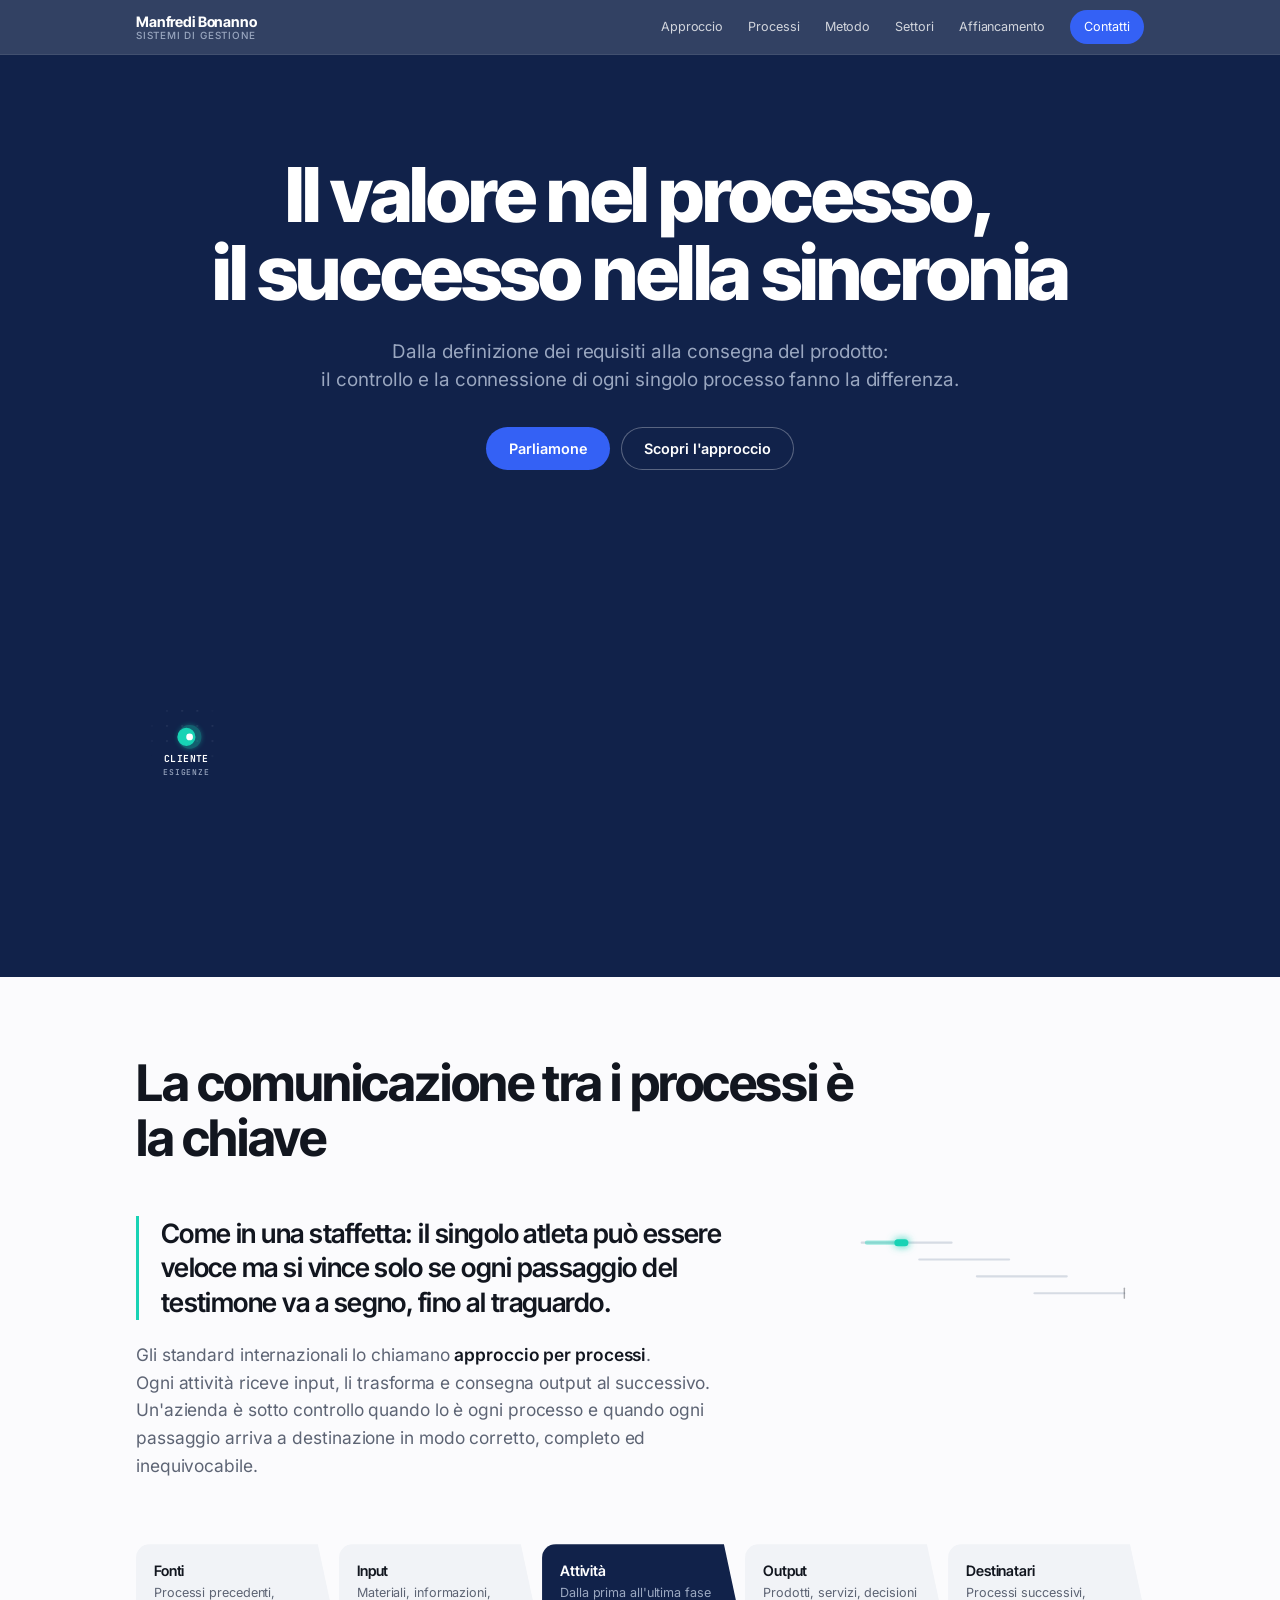
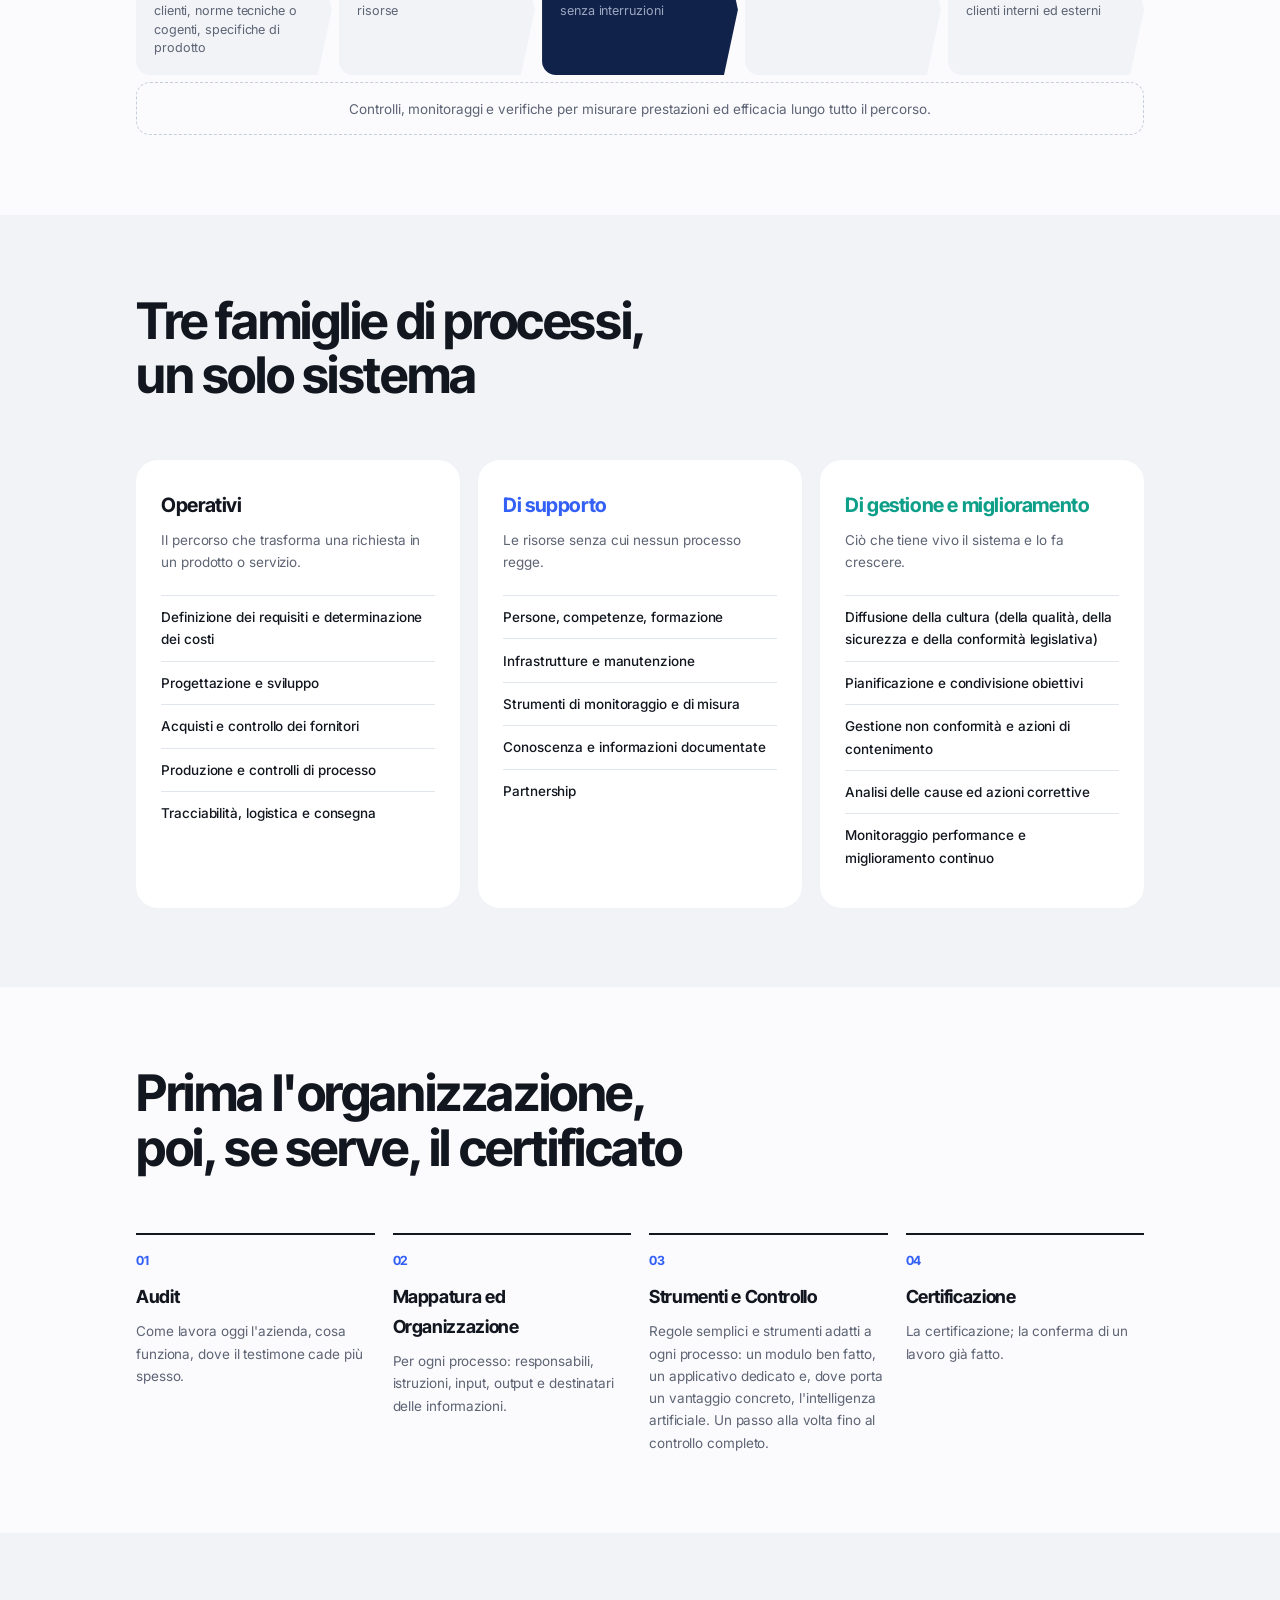
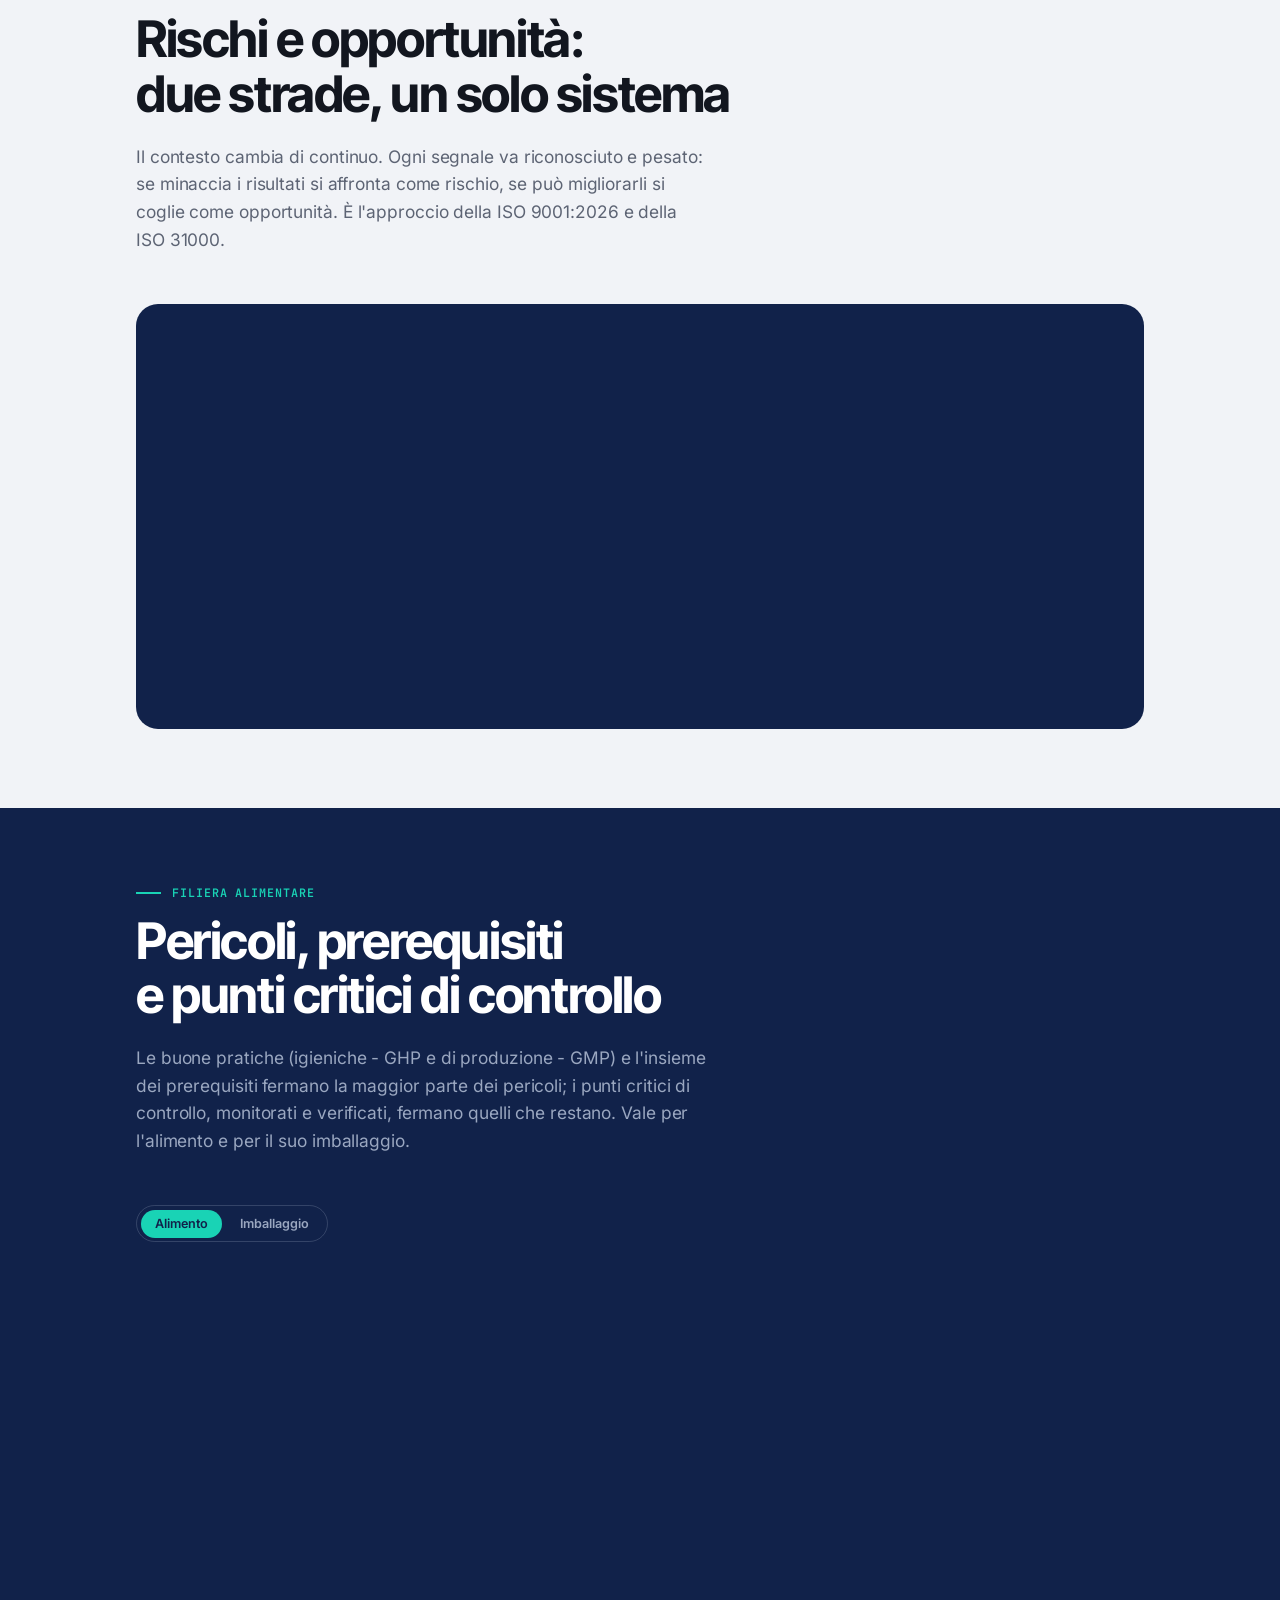
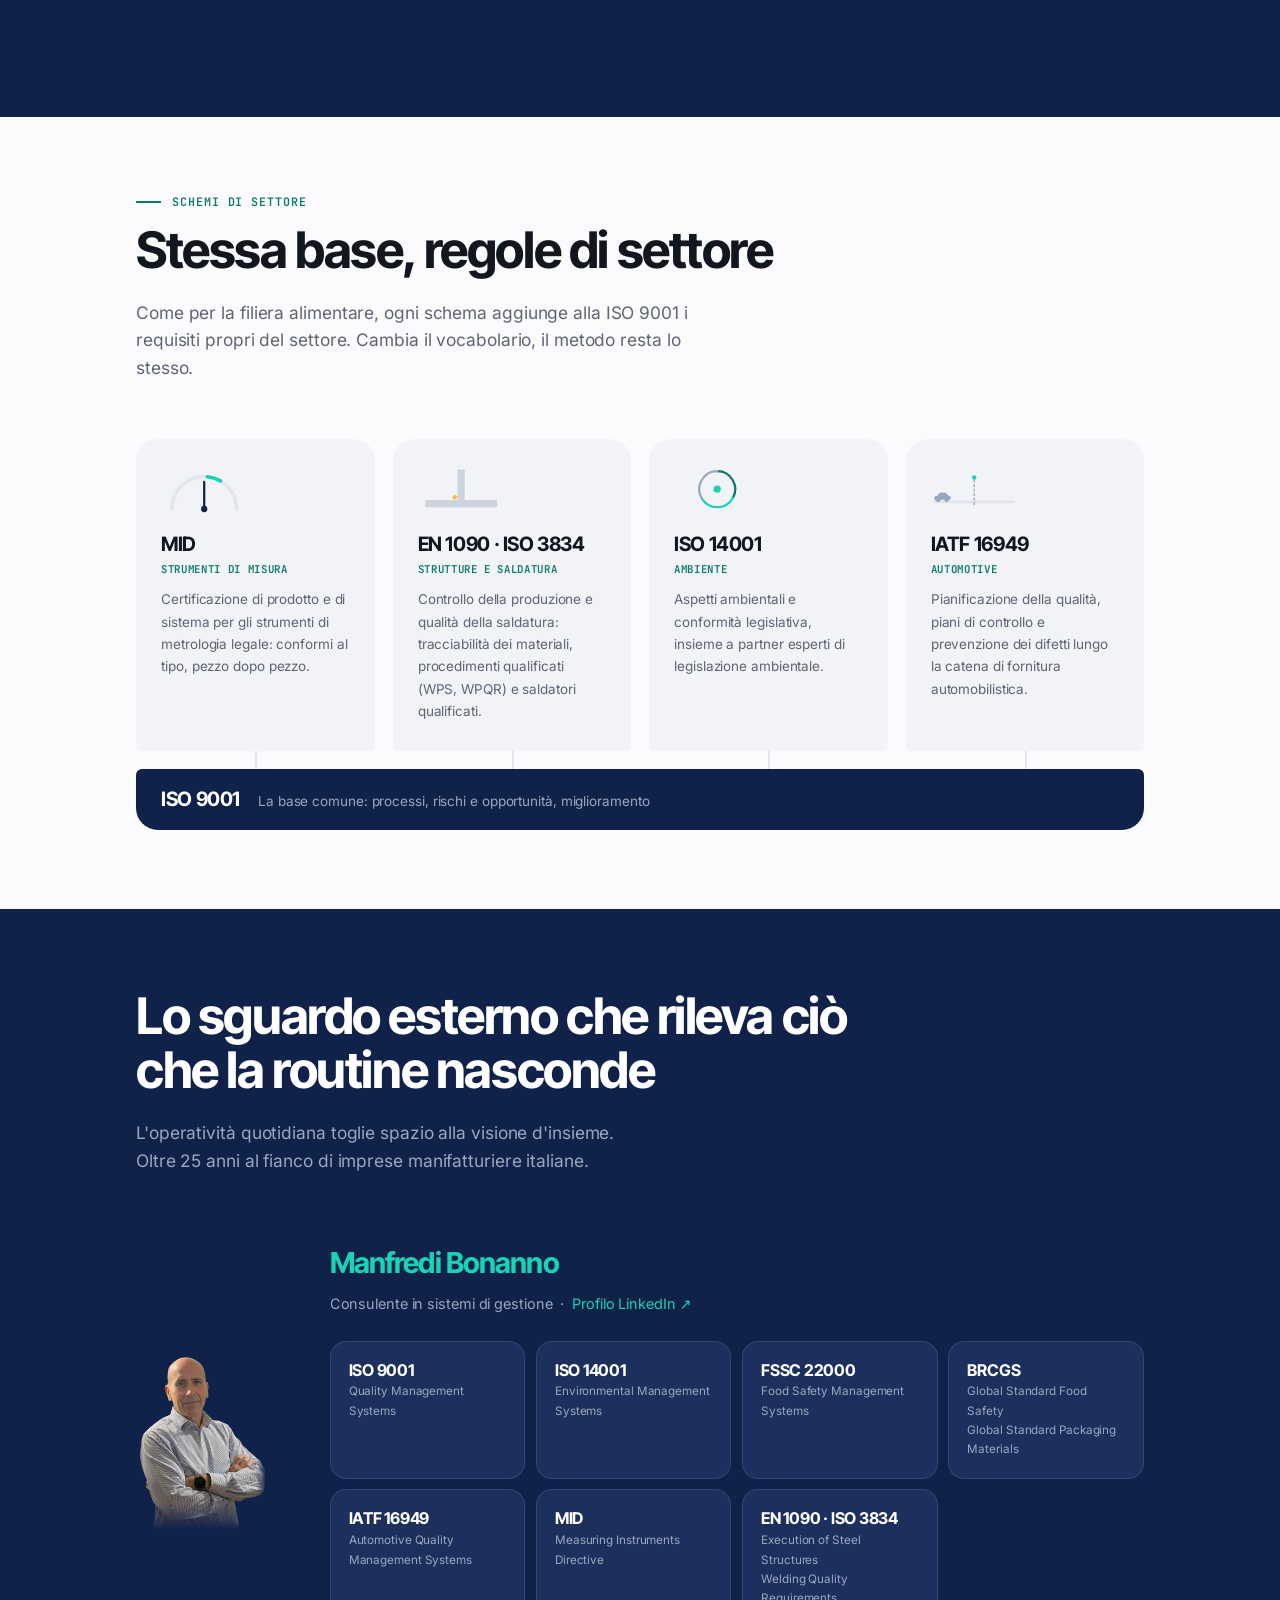
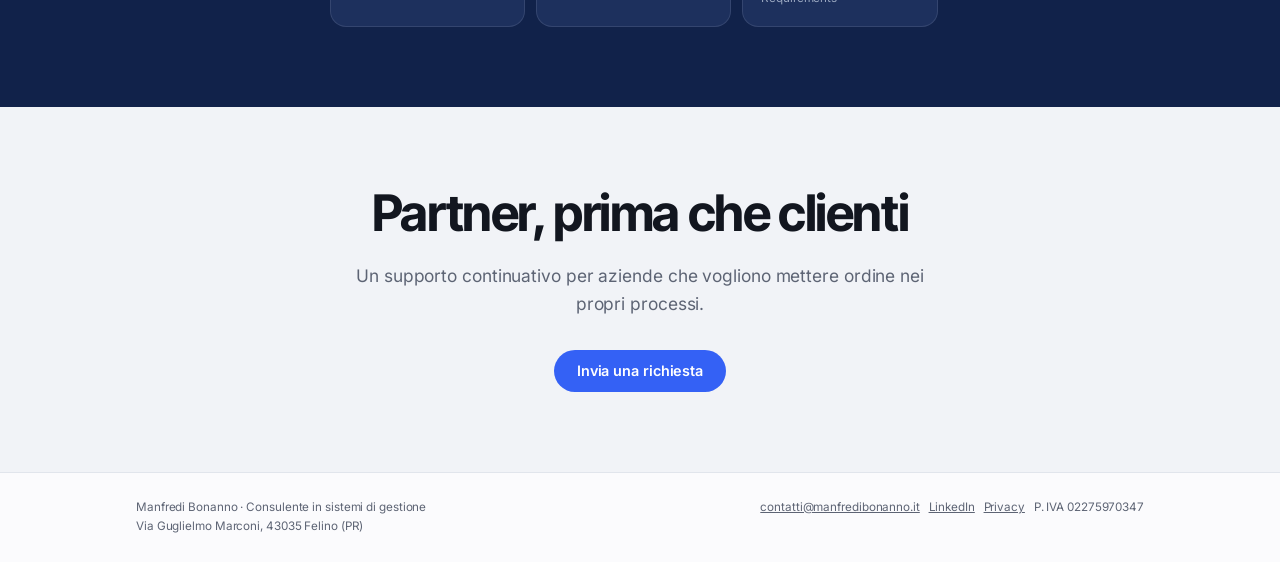
==== index.html @ 2ce7db86 "Pubblicazione del sito" ====
<!doctype html>
<html lang="it">
<head>
  <meta charset="utf-8">
  <meta name="viewport" content="width=device-width, initial-scale=1">
  <title>Manfredi Bonanno | Sistemi di Gestione</title>
  <meta name="description" content="Manfredi Bonanno, consulente in sistemi di gestione: affiancamento alle aziende nel controllo dei processi, dai requisiti del cliente alla consegna. ISO 9001, ISO 14001, FSSC 22000, BRCGS, IATF 16949, EN 1090.">
  <link rel="canonical" href="https://manfredibonanno.it/">
  <meta name="theme-color" content="#11224a">

  <!-- Anteprima quando il link viene condiviso (LinkedIn, WhatsApp, email...) -->
  <meta property="og:type" content="website">
  <meta property="og:locale" content="it_IT">
  <meta property="og:site_name" content="Manfredi Bonanno">
  <meta property="og:title" content="Manfredi Bonanno | Consulente in sistemi di gestione">
  <meta property="og:description" content="Affiancamento alle aziende nel controllo dei processi, dai requisiti del cliente alla consegna. Oltre 25 anni al fianco di imprese manifatturiere italiane.">
  <meta property="og:url" content="https://manfredibonanno.it/">
  <meta property="og:image" content="https://manfredibonanno.it/img/anteprima-social.jpg">
  <meta property="og:image:width" content="1200">
  <meta property="og:image:height" content="630">
  <meta property="og:image:alt" content="Manfredi Bonanno, consulente in sistemi di gestione">
  <meta name="twitter:card" content="summary_large_image">

  <!-- Dati strutturati: dicono a Google e agli assistenti AI chi e' Manfredi Bonanno
       e che il profilo LinkedIn e questo sito sono della stessa persona (sameAs) -->
  <script type="application/ld+json">
  {
    "@context": "https://schema.org",
    "@graph": [
      {
        "@type": "Person",
        "@id": "https://manfredibonanno.it/#persona",
        "name": "Manfredi Bonanno",
        "jobTitle": "Consulente in sistemi di gestione",
        "description": "Management consultant: affianca le aziende nel controllo dei processi e nei sistemi di gestione per qualità, ambiente e sicurezza alimentare.",
        "url": "https://manfredibonanno.it/",
        "image": "https://manfredibonanno.it/img/ritratto-m5.webp",
        "email": "mailto:contatti@manfredibonanno.it",
        "sameAs": ["https://www.linkedin.com/in/manfredi-bonanno-01285537/"],
        "address": { "@type": "PostalAddress", "addressLocality": "Felino", "addressRegion": "PR", "postalCode": "43035", "addressCountry": "IT" },
        "knowsAbout": ["Sistemi di gestione", "Approccio per processi", "Gestione del rischio", "ISO 9001", "ISO 14001", "ISO 31000", "HACCP", "FSSC 22000", "BRCGS Food Safety", "BRCGS Packaging Materials", "IATF 16949", "Direttiva MID", "EN 1090", "ISO 3834", "Audit"]
      },
      {
        "@type": "ProfessionalService",
        "@id": "https://manfredibonanno.it/#studio",
        "name": "Manfredi Bonanno · Sistemi di Gestione",
        "url": "https://manfredibonanno.it/",
        "image": "https://manfredibonanno.it/img/anteprima-social.jpg",
        "email": "contatti@manfredibonanno.it",
        "vatID": "IT02275970347",
        "founder": { "@id": "https://manfredibonanno.it/#persona" },
        "address": { "@type": "PostalAddress", "addressLocality": "Felino", "addressRegion": "PR", "postalCode": "43035", "addressCountry": "IT" },
        "areaServed": { "@type": "Country", "name": "Italia" },
        "serviceType": ["Consulenza sistemi di gestione", "Audit", "Mappatura e organizzazione dei processi", "Accompagnamento alla certificazione"]
      },
      {
        "@type": "WebSite",
        "@id": "https://manfredibonanno.it/#sito",
        "url": "https://manfredibonanno.it/",
        "name": "Manfredi Bonanno",
        "inLanguage": "it-IT",
        "publisher": { "@id": "https://manfredibonanno.it/#persona" }
      }
    ]
  }
  </script>
  <link rel="preload" href="fonts/inter-latin.woff2" as="font" type="font/woff2" crossorigin>
  <link rel="preload" href="fonts/inter-tight-latin.woff2" as="font" type="font/woff2" crossorigin>
  <link rel="stylesheet" href="styles.css">
</head>
<body>

<header class="top">
  <div class="wrap top__inner">
    <a class="brand" href="#">
      <span class="brand__name">Manfredi Bonanno</span>
      <span class="brand__tag">Sistemi di Gestione</span>
    </a>
    <nav class="nav" aria-label="Sezioni">
      <a href="#approccio">Approccio</a>
      <a href="#processi">Processi</a>
      <a href="#metodo">Metodo</a>
      <a href="#haccp">Settori</a>
      <a href="#ruolo">Affiancamento</a>
      <a class="nav__cta" href="richiesta.html">Contatti</a>
    </nav>
  </div>
</header>

<main>

  <!-- Apertura: messaggio principale e mappa animata dei processi a lisca di pesce -->
  <section class="hero">
    <div class="wrap hero__text">
      <h1>Il valore nel processo,<br>il successo nella sincronia</h1>
      <p class="hero__lead">Dalla definizione dei requisiti alla consegna del prodotto: <br> il controllo e la connessione di ogni singolo processo fanno la differenza.</p>
      <div class="hero__actions">
        <a class="button" href="#contatti">Parliamone</a>
        <a class="button button--ghost" href="#approccio">Scopri l'approccio</a>
      </div>
    </div>

    <figure class="map map--hitech wrap">
      <svg class="map__svg" role="img" aria-label="Mappa dei processi a lisca di pesce: dal cliente al cliente, con carte di controllo su ogni processo operativo"></svg>
    </figure>
  </section>

  <!-- Approccio per processi: il claim della staffetta e l'anatomia di un processo -->
  <section class="section" id="approccio">
    <div class="wrap">
      <h2 class="display">La comunicazione tra i processi è la chiave</h2>
      <div class="relay">
        <p class="claim">Come in una staffetta: il singolo atleta può essere veloce ma si vince solo se ogni passaggio del testimone va a segno, fino al traguardo.</p>

        <!-- Staffetta su corsie rettilinee sfalsate, disegnata e animata da relay.js (decorativa) -->
        <figure class="relay__art" aria-hidden="true">
          <svg class="trk" viewBox="0 8 410 108"></svg>
        </figure>
      </div>
      <p class="lead">Gli standard internazionali lo chiamano <strong>approccio per processi</strong>.<br> Ogni attività riceve input, li trasforma e consegna output al successivo.<br> Un'azienda è sotto controllo quando lo è ogni processo e quando ogni passaggio arriva a destinazione in modo corretto, completo ed inequivocabile.</p>

      <div class="anatomy" aria-label="Elementi di un singolo processo">
        <ol class="anatomy__flow">
          <li><span class="anatomy__title">Fonti</span><span class="anatomy__text">Processi precedenti, clienti, norme tecniche o cogenti, specifiche di prodotto</span></li>
          <li><span class="anatomy__title">Input</span><span class="anatomy__text">Materiali, informazioni, risorse</span></li>
          <li class="is-core"><span class="anatomy__title">Attività</span><span class="anatomy__text">Dalla prima all'ultima fase senza interruzioni</span></li>
          <li><span class="anatomy__title">Output</span><span class="anatomy__text">Prodotti, servizi, decisioni</span></li>
          <li><span class="anatomy__title">Destinatari</span><span class="anatomy__text">Processi successivi, clienti interni ed esterni</span></li>
        </ol>
        <p class="anatomy__checks">Controlli, monitoraggi e verifiche per misurare prestazioni ed efficacia lungo tutto il percorso.</p>
      </div>
    </div>
  </section>

  <!-- Le famiglie di processi da tenere sotto controllo -->
  <section class="section section--soft" id="processi">
    <div class="wrap">
      <h2 class="display">Tre famiglie di processi,<br>un solo sistema</h2>
     
      <div class="families">
        <div class="family">
          <h3>Operativi</h3>
          <p class="family__intro">Il percorso che trasforma una richiesta in un prodotto o servizio.</p>
          <ul>
            <li>Definizione dei requisiti e determinazione dei costi</li>
            <li>Progettazione e sviluppo</li>
            <li>Acquisti e controllo dei fornitori</li>
            <li>Produzione e controlli di processo</li>
            <li>Tracciabilità, logistica e consegna</li>
          </ul>
        </div>
        <div class="family">
          <h3>Di supporto</h3>
          <p class="family__intro">Le risorse senza cui nessun processo regge.</p>
          <ul>
            <li>Persone, competenze, formazione</li>
            <li>Infrastrutture e manutenzione</li>
            <li>Strumenti di monitoraggio e di misura</li>
            <li>Conoscenza e informazioni documentate</li>
            <li>Partnership</li>
          </ul>
        </div>
        <div class="family">
          <h3>Di gestione e miglioramento</h3>
          <p class="family__intro">Ciò che tiene vivo il sistema e lo fa crescere.</p>
          <ul>
            <li>Diffusione della cultura (della qualità, della sicurezza e della conformità legislativa)</li>
            <li>Pianificazione e condivisione obiettivi</li>
            <li>Gestione non conformità e azioni di contenimento</li>
            <li>Analisi delle cause ed azioni correttive</li>
            <li>Monitoraggio performance e miglioramento continuo</li>
          </ul>
        </div>
      </div>
    </div>
  </section>

  <!-- Metodo: la sequenza dell'affiancamento -->
  <section class="section" id="metodo">
    <div class="wrap">
      <h2 class="display">Prima l'organizzazione,<br>poi, se serve, il certificato</h2>
      <ol class="steps">
        <li>
          <h3>Audit</h3>
          <p>Come lavora oggi l'azienda, cosa funziona, dove il testimone cade più spesso.</p>
        </li>
        <li>
          <h3>Mappatura ed Organizzazione </h3>
          <p>Per ogni processo: responsabili, istruzioni, input, output e destinatari delle informazioni.</p>
        </li>
        <li>
          <h3>Strumenti e Controllo</h3>
          <p>Regole semplici e strumenti adatti a ogni processo: un modulo ben fatto, un applicativo dedicato e, dove porta un vantaggio concreto, l'intelligenza artificiale. Un passo alla volta fino al controllo completo.</p>
        </li>
        <li>
          <h3>Certificazione</h3>
          <p>La certificazione; la conferma di un lavoro già fatto.</p>
        </li>
      </ol>
    </div>
  </section>

  <!-- Rischi e opportunità: due vie d'uscita (iso.js) -->
  <section class="section section--soft" id="rischi">
    <div class="wrap">
      <h2 class="display">Rischi e opportunità:<br>due strade, un solo sistema</h2>
      <p class="lead">Il contesto cambia di continuo. Ogni segnale va riconosciuto e pesato: se minaccia i risultati si affronta come rischio, se può migliorarli si coglie come opportunità. È l'approccio della ISO&nbsp;9001:2026 e della ISO&nbsp;31000.</p>
      <figure class="riskop">
        <svg class="riskop__svg" role="img" aria-label="Un radar scandisce il contesto e fa emergere segnali; ogni segnale viene pesato su una matrice probabilità per impatto e prende una di due strade: le opportunità da cogliere o i rischi da trattare; poi torna al radar per il monitoraggio e il riesame"></svg>
      </figure>
    </div>
  </section>

  <!-- Macroarea filiera alimentare: pericoli, prerequisiti e punti critici di controllo (haccp.js) -->
  <section class="section section--night" id="haccp">
    <div class="wrap">
      <p class="kicker">Filiera alimentare</p>
      <h2 class="display">Pericoli, prerequisiti<br>e punti critici di controllo</h2>
      <p class="lead">Le buone pratiche (igieniche - GHP e di produzione - GMP) e l'insieme dei prerequisiti fermano la maggior parte dei pericoli; i punti critici di controllo, monitorati e verificati, fermano quelli che restano. Vale per l'alimento e per il suo imballaggio.</p>
      <figure class="haccp">
        <div class="haccp__switch" role="group" aria-label="Contesto">
          <button type="button" data-mode="food" aria-pressed="true">Alimento</button>
          <button type="button" data-mode="pack" aria-pressed="false">Imballaggio</button>
        </div>
        <svg class="haccp__svg" role="img" aria-label="In alto i pericoli biologici, chimici e fisici, per l'imballaggio anche prestazionali, si spostano e colpiscono; nel mezzo il muro dei programmi di prerequisiti ne intercetta la maggior parte; quelli che passano sono fermati dai punti critici di controllo lungo il processo; in caso di deviazione il prodotto va in segregazione"></svg>
      </figure>
    </div>
  </section>

  <!-- Macroarea schemi di settore: la ISO 9001 come base comune, i requisiti di ciascun settore sopra -->
  <section class="section" id="schemi">
    <div class="wrap">
      <p class="kicker kicker--ink">Schemi di settore</p>
      <h2 class="display">Stessa base, regole di settore</h2>
      <p class="lead">Come per la filiera alimentare, ogni schema aggiunge alla ISO&nbsp;9001 i requisiti propri del settore. Cambia il vocabolario, il metodo resta lo stesso.</p>

      <div class="layers">
        <ul class="layers__list">
          <li class="layer">
            <!-- Lancetta che oscilla e si assesta nella banda di tolleranza (decorativa) -->
            <svg class="layer__art art-gauge" viewBox="0 0 96 56" aria-hidden="true">
              <path class="art-track" d="M12 50 A36 36 0 0 1 84 50"/>
              <path class="art-band" d="M51.4 14.2 A36 36 0 0 1 66 18.8"/>
              <line class="art-needle" x1="48" y1="50" x2="48" y2="20"/>
              <circle class="art-hub" cx="48" cy="50" r="3.5"/>
            </svg>
            <strong class="layer__name">MID</strong>
            <span class="layer__field">Strumenti di misura</span>
            <p>Certificazione di prodotto e di sistema per gli strumenti di metrologia legale: conformi al tipo, pezzo dopo pezzo.</p>
          </li>
          <li class="layer">
            <!-- Giunto a T in sezione: i due cordoni d'angolo si depositano uno dopo l'altro (decorativa) -->
            <svg class="layer__art art-weld" viewBox="0 0 96 56" aria-hidden="true">
              <rect class="art-plate" x="8" y="40" width="80" height="8" rx="1.5"/>
              <rect class="art-plate" x="44" y="6" width="8" height="34" rx="1.5"/>
              <polygon class="art-fillet art-fillet--l" points="44,40 44,29 33,40"/>
              <polygon class="art-fillet art-fillet--r" points="52,40 52,29 63,40"/>
              <circle class="art-spark" cx="41" cy="37" r="2.5"/>
            </svg>
            <strong class="layer__name">EN 1090 · ISO 3834</strong>
            <span class="layer__field">Strutture e saldatura</span>
            <p>Controllo della produzione e qualità della saldatura: tracciabilità dei materiali, procedimenti qualificati (WPS, WPQR) e saldatori qualificati.</p>
          </li>
          <li class="layer">
            <!-- Ciclo chiuso che ruota lentamente (decorativa) -->
            <svg class="layer__art art-cycle" viewBox="0 0 96 56" aria-hidden="true">
              <g class="art-ring">
                <path d="M48 8 A20 20 0 0 1 65.3 38"/>
                <path d="M65.3 38 A20 20 0 0 1 30.7 38"/>
                <path d="M30.7 38 A20 20 0 0 1 48 8"/>
              </g>
              <circle class="art-core" cx="48" cy="28" r="4"/>
            </svg>
            <strong class="layer__name">ISO 14001</strong>
            <span class="layer__field">Ambiente</span>
            <p>Aspetti ambientali e conformità legislativa, insieme a partner esperti di legislazione ambientale.</p>
          </li>
          <li class="layer">
            <!-- Auto e moto che attraversano il controllo e ne escono conformi (decorativa) -->
            <svg class="layer__art art-line" viewBox="0 0 96 56" aria-hidden="true">
              <line class="art-conveyor" x1="4" y1="42" x2="92" y2="42"/>
              <line class="art-gate" x1="48" y1="18" x2="48" y2="46"/>
              <circle class="art-gate__led" cx="48" cy="15" r="2.5"/>
              <g class="art-piece"><path d="M4 39.5v-3.2l3.2-1.1 2.6-3.2h6.4l3 3.2 2.3.8v3.5z"/><circle cx="8.6" cy="40" r="2"/><circle cx="17.6" cy="40" r="2"/></g>
              <g class="art-piece"><path d="M6 38.5l3.5-4h4.2l1.3 1.6h3l-2.4 2.4z"/><circle cx="7" cy="39.8" r="2.2"/><circle cx="17" cy="39.8" r="2.2"/></g>
              <g class="art-piece"><path d="M4 39.5v-3.2l3.2-1.1 2.6-3.2h6.4l3 3.2 2.3.8v3.5z"/><circle cx="8.6" cy="40" r="2"/><circle cx="17.6" cy="40" r="2"/></g>
            </svg>
            <strong class="layer__name">IATF 16949</strong>
            <span class="layer__field">Automotive</span>
            <p>Pianificazione della qualità, piani di controllo e prevenzione dei difetti lungo la catena di fornitura automobilistica.</p>
        </ul>
        <div class="layers__base">
          <strong>ISO 9001</strong>
          <span>La base comune: processi, rischi e opportunità, miglioramento</span>
        </div>
      </div>
    </div>
  </section>

  <!-- Affiancamento: le figure che un'azienda media fatica a sostenere -->
  <section class="section section--night" id="ruolo">
    <div class="wrap">
      <h2 class="display">Lo sguardo esterno che rileva ciò che la routine nasconde</h2>
      <p class="lead">L'operatività quotidiana toglie spazio alla visione d'insieme.<br> Oltre 25 anni al fianco di imprese manifatturiere italiane.</p>

      <div class="profile">
        <div class="profile__photo">
          <img src="img/ritratto-m5.webp" width="480" height="720" alt="Ritratto di Manfredi Bonanno" loading="lazy">
        </div>
        <div class="profile__body">
          <h3 class="profile__name">Manfredi Bonanno</h3>
          <p class="profile__role">Consulente in sistemi di gestione &nbsp;·&nbsp; <a class="profile__link" href="https://www.linkedin.com/in/manfredi-bonanno-01285537/" target="_blank" rel="noopener">Profilo LinkedIn<span aria-hidden="true"> ↗</span></a></p>

          <!-- Schemi di certificazione seguiti: generali, filiera alimentare, settori -->
          <ul class="schemes" aria-label="Schemi di certificazione">
            <li><strong>ISO 9001</strong><span>Quality Management Systems</span></li>
            <li><strong>ISO 14001</strong><span>Environmental Management Systems</span></li>
            <li><strong>FSSC 22000</strong><span>Food Safety Management Systems</span></li>
            <li><strong>BRCGS</strong><span>Global Standard Food Safety <br> Global Standard Packaging Materials</span></li>
            <li><strong>IATF 16949</strong><span>Automotive Quality Management Systems</span></li>
            <li><strong>MID</strong><span>Measuring Instruments Directive</span></li>
            <li><strong>EN 1090 · ISO 3834</strong><span>Execution of Steel Structures <br> Welding Quality Requirements</span></li>
          </ul>
        </div>
      </div>
    </div>
  </section>

  <!-- Contatti -->
  <section class="section section--soft contact" id="contatti">
    <div class="wrap contact__inner">
      <h2 class="display">Partner, prima che clienti</h2>
      <p class="lead">Un supporto continuativo per aziende che vogliono mettere ordine nei propri processi.</p>
      <a class="button" href="richiesta.html">Invia una richiesta</a>
    </div>
  </section>

</main>

<footer class="foot">
  <div class="wrap foot__inner">
    <span>Manfredi Bonanno · Consulente in sistemi di gestione<br>Via Guglielmo Marconi, 43035 Felino (PR)</span>
    <span><a href="mailto:contatti@manfredibonanno.it">contatti@manfredibonanno.it</a> &nbsp; <a href="https://www.linkedin.com/in/manfredi-bonanno-01285537/" target="_blank" rel="noopener">LinkedIn</a> &nbsp; <a href="privacy.html">Privacy</a> &nbsp; P. IVA 02275970347</span>
  </div>
</footer>

<script src="map.js"></script>
<script src="relay.js"></script>
<script src="haccp.js"></script>
<script src="iso.js"></script>
</body>
</html>
---- styles.css ----
/* Caratteri ospitati sul sito (nessuna richiesta ai server di Google).
   File variabili, solo alfabeto latino; licenza SIL Open Font License. */
@font-face {
  font-family: "Inter";
  font-style: normal;
  font-weight: 400 600;
  font-display: swap;
  src: url("fonts/inter-latin.woff2") format("woff2");
}
@font-face {
  font-family: "Inter Tight";
  font-style: normal;
  font-weight: 500 800;
  font-display: swap;
  src: url("fonts/inter-tight-latin.woff2") format("woff2");
}
@font-face {
  font-family: "JetBrains Mono";
  font-style: normal;
  font-weight: 500 700;
  font-display: swap;
  src: url("fonts/jetbrains-mono-latin.woff2") format("woff2");
}

/* Palette e caratteri del sito */
:root {
  --bg: #fbfbfd;
  --soft: #f1f3f7;
  --ink: #12161f;
  --muted: #5d6474;
  --line: #e1e5ec;
  --night: #11224a;
  --night-2: #1d305d;
  --night-muted: #9aa7c0;
  --blue: #3d6bff;
  /* Blu per pulsanti e testi su fondo chiaro: contrasto AA col bianco (5:1) */
  --blue-ink: #3461f5;
  --blue-ink-hover: #2c57e0;
  --teal: #19d3b5;
  /* Teal per testi piccoli su fondo chiaro (contrasto AA) */
  --teal-ink: #0b7a69;

  --display: "Inter Tight", "Inter", system-ui, sans-serif;
  --text: "Inter", system-ui, sans-serif;

  --wrap: 75rem;
  --gutter: clamp(1rem, 4vw, 2.5rem);
  --ease-out: cubic-bezier(.22, 1, .36, 1);
}

*, *::before, *::after { box-sizing: border-box; }

html { scroll-behavior: smooth; scroll-padding-top: 4.5rem; }
/* Scala generale su schermi grandi: tutto è in rem, quindi equivale a uno zoom.
   100% = dimensione piena; sul telefono resta piena per la leggibilità. */
@media (min-width: 961px) { html { font-size: 90%; } }

body {
  margin: 0;
  background: var(--bg);
  color: var(--ink);
  font: 400 1.0625rem/1.65 var(--text);
  letter-spacing: -0.006em;
  -webkit-font-smoothing: antialiased;
  text-rendering: optimizeLegibility;
}

h1, h2, h3 { font-family: var(--display); margin: 0; }
p { margin: 0; }
a { color: inherit; }

:focus-visible {
  outline: 2px solid var(--blue);
  outline-offset: 3px;
  border-radius: 4px;
}

.wrap {
  max-width: var(--wrap);
  margin: 0 auto;
  padding: 0 var(--gutter);
}

/* Intestazione semitrasparente, fissa in alto */
.top {
  position: sticky;
  top: 0;
  z-index: 10;
  background: rgba(17, 34, 74, 0.86);
  backdrop-filter: saturate(180%) blur(18px);
  -webkit-backdrop-filter: saturate(180%) blur(18px);
  border-bottom: 1px solid rgba(255, 255, 255, 0.08);
  color: #fff;
}
.top__inner {
  display: flex;
  justify-content: space-between;
  align-items: center;
  gap: 1rem;
  min-height: 3.75rem;
}
.brand {
  display: inline-flex;
  flex-direction: column;
  align-items: flex-start;
  text-decoration: none;
  line-height: 1.15;
}
.brand__name { font: 700 1rem var(--display); letter-spacing: -0.01em; }
/* Sottotitolo largo quanto il nome: maiuscoletto spaziato (misurato sui font del sito) */
.brand__tag {
  font-size: 0.6875rem;
  font-weight: 500;
  text-transform: uppercase;
  letter-spacing: 0.082em;
  white-space: nowrap;
  color: var(--night-muted);
}
.nav {
  display: flex;
  align-items: center;
  gap: 1.75rem;
  font-size: 0.875rem;
}
.nav a {
  text-decoration: none;
  color: rgba(255, 255, 255, 0.78);
  transition: color .2s;
}
.nav a:hover { color: #fff; }
.nav .nav__cta {
  color: #fff;
  background: var(--blue-ink);
  padding: 0.45rem 1rem;
  border-radius: 999px;
  transition: background-color .2s;
}
.nav .nav__cta:hover { background: var(--blue-ink-hover); }

/* Pulsanti */
.button {
  display: inline-block;
  background: var(--blue-ink);
  color: #fff;
  font: 600 1rem var(--text);
  text-decoration: none;
  padding: 0.9rem 1.6rem;
  border-radius: 999px;
  transition: background-color .2s, transform .15s var(--ease-out);
}
.button:hover { background: var(--blue-ink-hover); }
.button:active { transform: scale(0.97); }
.button--ghost {
  background: transparent;
  color: #fff;
  box-shadow: inset 0 0 0 1px rgba(255, 255, 255, 0.3);
}
.button--ghost:hover { background: rgba(255, 255, 255, 0.08); }

/* Apertura */
.hero {
  background: var(--night);
  color: #fff;
  padding: clamp(3.5rem, 9vw, 7rem) 0 clamp(2.5rem, 5vw, 4rem);
  overflow: hidden;
}
.hero__text { text-align: center; }
.hero h1 {
  font-size: clamp(2.5rem, 6.6vw, 5.25rem);
  font-weight: 800;
  line-height: 1.04;
  letter-spacing: -0.032em;
}
.hero__lead {
  max-width: 46rem;   /* la seconda riga del sottotitolo ci sta intera: due righe, non tre */
  margin: 1.75rem auto 0;
  font-size: clamp(1.1rem, 1.8vw, 1.3rem);
  line-height: 1.5;
  color: var(--night-muted);
}
.hero__actions {
  display: flex;
  flex-wrap: wrap;
  justify-content: center;
  gap: 0.75rem;
  margin-top: 2.25rem;
}

/* Mappa dei processi a lisca di pesce (disegnata da map.js) */
.map { margin-top: clamp(3rem, 7vw, 5rem); }
.map__svg { display: block; width: 100%; height: auto; overflow: visible; }
.map .wire { fill: none; stroke: rgba(154, 167, 192, 0.35); stroke-width: 1.5; }
.map .wire--main { stroke: rgba(255, 255, 255, 0.55); stroke-width: 2; }
.map .wire--loop { stroke: rgba(25, 211, 181, 0.4); stroke-dasharray: 2 6; }
.map .pulse { fill: none; stroke-linecap: round; }
.map .pulse--baton { stroke: var(--teal); stroke-width: 6; filter: url(#glow-line); }
.map .pulse--branch { stroke: var(--blue); stroke-width: 4; filter: url(#glow); }
.map .pulse--loop { stroke: var(--teal); stroke-width: 4; }
.map text { font-family: var(--text); fill: #fff; }
.map .label-main { font-size: 13px; font-weight: 600; }
.map .label-sub { font-size: 11px; fill: var(--night-muted); }
.map .label-group { font-size: 11px; fill: var(--night-muted); font-weight: 500; }
.map .label-loop { font-size: 11px; fill: var(--teal); font-weight: 500; }
.map .label-pill { font-size: 12.5px; font-weight: 500; }
.map .pill { fill: var(--night-2); stroke: rgba(154, 167, 192, 0.35); }
.map .pill--gestione { stroke: rgba(25, 211, 181, 0.5); }
.map .pill--supporto { stroke: rgba(61, 107, 255, 0.6); }
.map .node {
  fill: var(--night);
  stroke: rgba(255, 255, 255, 0.7);
  stroke-width: 2;
  transition: fill .35s, stroke .35s;
}
.map .node.is-active { fill: var(--teal); stroke: var(--teal); }
.map .node--client { fill: var(--teal); stroke: none; }
.map .fade {
  opacity: 0;
  transition: opacity .6s var(--ease-out);
}
.map.is-drawn .fade { opacity: 1; }

/* Testa del pesce e lische */
.map .fish-head {
  fill: rgba(25, 211, 181, 0.12);
  stroke: var(--teal);
  stroke-width: 1.5;
}
.map .wire--bone { stroke-width: 1.6; transition: stroke .35s; }
.map .wire--gestione { stroke: rgba(25, 211, 181, 0.35); }
.map .wire--supporto { stroke: rgba(61, 107, 255, 0.45); }

/* Carte di controllo dei processi operativi */
.map .ctl-card {
  fill: rgba(29, 48, 93, 0.94);
  stroke: rgba(25, 211, 181, 0.45);
  transition: stroke .3s;
}
.map .ctl.is-alarm .ctl-card { stroke: #ffb547; }
.map .ctl-lead { stroke: rgba(25, 211, 181, 0.55); stroke-width: 1.2; stroke-dasharray: 2 3; }
.map .ctl-limit { stroke: rgba(154, 167, 192, 0.55); stroke-width: 1; stroke-dasharray: 3 3; }
.map .ctl-center { stroke: rgba(255, 255, 255, 0.22); stroke-width: 1; }
.map .ctl-line { fill: none; stroke: var(--teal); stroke-width: 1.4; stroke-linejoin: round; }
.map .ctl-pt { fill: var(--teal); }
.map .ctl-pt.is-out { fill: #ffb547; }
.map .ctl-title { font-size: 11px; font-weight: 600; }
.map .ctl-status { font-size: 9px; fill: var(--night-muted); }
.map .ctl-status.is-alarm { fill: #ffb547; }
.map .ctl-dot { fill: var(--teal); filter: url(#glow); }
.map .ctl-corr { fill: #ffb547; filter: url(#glow); }
.map .node.is-corrected { fill: #ffb547; stroke: #ffb547; }

/* Causa individuata quando una carta va fuori limite */
.map .wire.is-cause { stroke: #ffb547; stroke-width: 2.2; }
.map .pill { transition: stroke .35s, fill .35s; }
.map .pill.is-cause { stroke: #ffb547; fill: #34363e; }

/* Stile hi-tech (classe .map--hitech): carattere monospaziato, angoli da mirino,
   indice Cpk, griglia di punti e bagliori */
.map--hitech text {
  font-family: "JetBrains Mono", ui-monospace, monospace;
  text-transform: uppercase;
  letter-spacing: 0.04em;
}
.map--hitech .label-main { font-size: 11.5px; font-weight: 700; }
.map--hitech .label-sub,
.map--hitech .label-group,
.map--hitech .label-loop { font-size: 9.5px; letter-spacing: 0.1em; }
.map--hitech .label-pill { font-size: 10.5px; font-weight: 500; }
.map--hitech .pill { rx: 3px; fill: rgba(17, 34, 74, 0.92); }
.map--hitech .pill.is-cause { fill: #2b2a2c; }
.map .ht-dot { fill: rgba(154, 167, 192, 0.2); }
.map--hitech .wire--main { stroke: rgba(25, 211, 181, 0.75); filter: url(#glow-line); }
.map--hitech .wire--bone { stroke-width: 1.2; }
.map--hitech .node { stroke: var(--teal); stroke-width: 1.6; }
.map--hitech .fish-head { fill: rgba(25, 211, 181, 0.08); filter: url(#glow); }
.map--hitech .ctl-card { fill: rgba(10, 22, 50, 0.9); stroke: rgba(25, 211, 181, 0.28); }
.map--hitech .ctl-line { filter: url(#glow); }
.map--hitech .ctl-title { font-size: 9.5px; font-weight: 700; }
.map--hitech .ctl-status,
.map--hitech .ht-cpk { font-size: 8px; text-transform: none; letter-spacing: 0.02em; }
.map .ht-corner { fill: none; stroke: var(--teal); stroke-width: 1.4; transition: stroke .3s; }
.map .ctl.is-alarm .ht-corner { stroke: #ffb547; }
.map .ht-cpk { fill: var(--teal); }
.map .ht-cpk.is-alarm { fill: #ffb547; }
.map .ht-live { fill: var(--teal); animation: ht-blink 1.2s steps(2, jump-none) infinite; }
.map .ctl.is-alarm .ht-live { fill: #ffb547; animation-duration: .4s; }
@keyframes ht-blink { 50% { opacity: .15; } }

/* Animazione della mappa (map.js) e della staffetta (relay.js).
   Apertura coreografata: un fascio traccia la spina e accende ogni elemento al passaggio;
   carte di controllo in stile oscilloscopio (alone e persistenza del fosforo). */

/* Elementi accesi dal fascio */
.map .mo { opacity: 0; transition: opacity .8s var(--ease-out); }
.map .mo.is-on { opacity: 1; }

/* Nodi: scatto all'accensione */
.map .mo-node { transform-box: fill-box; transform-origin: center; }
.map .mo-node.is-on { animation: mo-pop .9s var(--ease-out); }
@keyframes mo-pop {
  0%   { transform: scale(0); }
  55%  { transform: scale(1.6); }
  100% { transform: scale(1); }
}

/* Carte: accensione da monitor (linea orizzontale che si apre, lampo di luminosità) */
.map .mo-card { transform-box: fill-box; transform-origin: center; }
.map .mo-card.is-on { animation: mo-crt 1.15s cubic-bezier(.2, .8, .2, 1) both; }
@keyframes mo-crt {
  0%   { transform: scale(.4, .03); opacity: 0; filter: brightness(3); }
  30%  { transform: scale(1, .03); opacity: 1; filter: brightness(3); }
  65%  { transform: scale(1, 1); filter: brightness(1.7); }
  100% { transform: none; filter: none; }
}

/* Pillole delle cause: arrivano dopo che la lisca è disegnata */
.map .mo-pill { transition-delay: .7s; }

/* Il fascio che traccia la spina */
.map .mo-beam__core { fill: #fff; }
.map .mo-beam__halo { fill: var(--teal); opacity: .35; filter: url(#glow); }

/* Onde che si espandono: arrivo del fascio (teal), azione correttiva (ambra) */
.map .mo-ring {
  fill: none;
  stroke-width: 2;
  transform-box: fill-box;
  transform-origin: center;
  animation: mo-ring 1.4s ease-out forwards;
}
.map .mo-ring--teal { stroke: var(--teal); }
.map .mo-ring--amber { stroke: #ffb547; }
@keyframes mo-ring {
  from { transform: scale(.7); opacity: .9; }
  to   { transform: scale(3); opacity: 0; }
}

/* Testimone con scia luminosa */
.map .pulse--trail { stroke: var(--teal); stroke-width: 3; opacity: .3; }

/* Carte di controllo in stile oscilloscopio */
.map .ctl-glow { fill: none; stroke: var(--teal); stroke-width: 4; opacity: .22; filter: url(#glow); }
.map .ctl.is-alarm .ctl-glow { stroke: #ffb547; }

/* Staffetta: corsie rettilinee sfalsate (relay.js) */
.trk { display: block; width: 100%; height: auto; overflow: visible; }
.trk-lane { stroke: #d6dbe4; stroke-width: 3; stroke-linecap: round; }
.trk-finish { stroke: var(--ink); stroke-width: 2; stroke-linecap: round; opacity: .35; }
.trk-trail { stroke: var(--teal); stroke-width: 6; stroke-linecap: round; }
.trk-head {
  stroke: var(--teal);
  stroke-width: 10;
  stroke-linecap: round;
  filter: drop-shadow(0 0 6px rgba(25, 211, 181, 0.85));
}
.trk-baton { fill: var(--teal); filter: drop-shadow(0 0 5px rgba(25, 211, 181, 0.9)); }
.trk-ring {
  fill: none;
  stroke: var(--teal);
  stroke-width: 1.5;
  transform-box: fill-box;
  transform-origin: center;
  animation: mo-ring 1.2s ease-out forwards;
}
.relay__art:has(.trk) { max-width: 22rem; justify-self: end; width: 100%; }

/* Sezioni */
.section { padding: clamp(3.5rem, 7vw, 5.5rem) 0; }
.section--soft { background: var(--soft); }
.section--night { background: var(--night); color: #fff; }

.display {
  font-size: clamp(2rem, 4.6vw, 3.5rem);
  font-weight: 700;
  line-height: 1.08;
  letter-spacing: -0.028em;
  max-width: 22ch;
}
.lead {
  max-width: 40rem;
  margin-top: 1.5rem;
  font-size: clamp(1.05rem, 1.6vw, 1.2rem);
  line-height: 1.6;
  color: var(--muted);
}
.lead strong { color: var(--ink); font-weight: 600; }
.section--night .lead { color: var(--night-muted); }

/* Il claim della staffetta, con l'illustrazione del passaggio del testimone accanto */
.relay {
  display: grid;
  grid-template-columns: minmax(0, 46rem) minmax(0, 20rem);
  gap: clamp(1.5rem, 4vw, 3.5rem);
  align-items: center;
  margin-top: clamp(2.5rem, 5vw, 3.5rem);
}
.relay .claim { margin-top: 0; }
.relay__art { margin: 0; }
.relay__art svg { display: block; width: 100%; height: auto; overflow: visible; }
.claim {
  margin-top: clamp(2.5rem, 5vw, 3.5rem);
  max-width: 46rem;
  padding-left: 1.5rem;
  border-left: 3px solid var(--teal);
  font: 600 clamp(1.3rem, 2.6vw, 1.85rem)/1.3 var(--display);
  letter-spacing: -0.02em;
}

/* Anatomia di un singolo processo */
.anatomy { margin-top: clamp(3rem, 6vw, 4.5rem); }
.anatomy__flow {
  list-style: none;
  margin: 0;
  padding: 0;
  display: grid;
  grid-template-columns: repeat(5, 1fr);
  gap: 0.5rem;
}
.anatomy__flow li {
  position: relative;
  display: flex;
  flex-direction: column;
  gap: 0.35rem;
  padding: 1.25rem 1.5rem 1.25rem 1.25rem;
  background: var(--soft);
  border-radius: 14px;
  clip-path: polygon(0 0, calc(100% - 14px) 0, 100% 50%, calc(100% - 14px) 100%, 0 100%);
}
.anatomy__flow li.is-core { background: var(--night); color: #fff; }
.anatomy__title { font: 600 1rem var(--display); letter-spacing: -0.01em; }
.anatomy__text { font-size: 0.875rem; line-height: 1.45; color: var(--muted); }
.is-core .anatomy__text { color: var(--night-muted); }
.anatomy__checks {
  margin-top: 0.5rem;
  padding: 1rem 1.25rem;
  border: 1px dashed #c7cedb;
  border-radius: 14px;
  font-size: 0.9375rem;
  color: var(--muted);
  text-align: center;
}

/* Famiglie di processi */
.families {
  display: grid;
  grid-template-columns: repeat(3, 1fr);
  gap: 1.25rem;
  margin-top: clamp(2.5rem, 5vw, 4rem);
}
.family {
  background: #fff;
  border-radius: 22px;
  padding: 2rem 1.75rem;
}
.family h3 { font-size: 1.375rem; font-weight: 700; letter-spacing: -0.02em; }
.family__intro { margin-top: 0.5rem; color: var(--muted); font-size: 0.9375rem; }
.family ul { list-style: none; margin: 1.5rem 0 0; padding: 0; }
.family li {
  padding: 0.7rem 0;
  border-top: 1px solid var(--line);
  font-size: 0.9375rem;
  font-weight: 500;
}
.family:nth-child(1) h3 { color: var(--ink); }
.family:nth-child(2) h3 { color: var(--blue-ink); }
.family:nth-child(3) h3 { color: #0e9f88; }

/* Affiancamento */
/* Profilo: foto e aree di competenza */
.profile {
  display: grid;
  grid-template-columns: minmax(7rem, 9rem) 1fr;
  gap: clamp(2rem, 5vw, 4.5rem);
  align-items: center;
  margin-top: clamp(3rem, 6vw, 4.5rem);
}
/* Ritratto scontornato a mezzo busto, senza cornice: si fonde con lo sfondo della sezione */
.profile__photo {
  position: relative;
  aspect-ratio: 2 / 3;
  display: grid;
  place-items: center;
}
.profile__photo img {
  width: 100%;
  height: 100%;
  object-fit: cover;
  object-position: center bottom;
  display: block;
}
.profile__name {
  font-size: clamp(1.5rem, 2.6vw, 2rem);
  font-weight: 700;
  letter-spacing: -0.03em;
  color: var(--teal);
}
.profile__role { margin-top: 0.35rem; color: var(--night-muted); font-size: 1rem; }
.profile__link { color: var(--teal); text-decoration: none; }
.profile__link:hover { text-decoration: underline; }
.profile .schemes { margin-top: 1.75rem; grid-template-columns: repeat(auto-fill, minmax(12rem, 1fr)); }

/* Metodo */
.steps {
  list-style: none;
  counter-reset: step;
  margin: clamp(2.5rem, 5vw, 4rem) 0 0;
  padding: 0;
  display: grid;
  grid-template-columns: repeat(4, 1fr);
  gap: 1.25rem;
}
.steps li {
  counter-increment: step;
  position: relative;
  padding-top: 1.25rem;
  border-top: 2px solid var(--ink);
}
.steps li::before {
  content: counter(step, decimal-leading-zero);
  display: block;
  font: 700 0.875rem var(--display);
  color: var(--blue-ink);
  margin-bottom: 1rem;
}
.steps h3 { font-size: 1.25rem; font-weight: 700; letter-spacing: -0.02em; }
.steps p { margin-top: 0.6rem; color: var(--muted); font-size: 0.9375rem; }

/* Schemi di certificazione (sotto il profilo, su fondo scuro) */
.schemes {
  list-style: none;
  margin: clamp(2.5rem, 5vw, 3.5rem) 0 0;
  padding: 0;
  display: grid;
  grid-template-columns: repeat(auto-fill, minmax(10.5rem, 1fr));
  gap: 0.75rem;
}
.schemes li {
  display: flex;
  flex-direction: column;
  gap: 0.2rem;
  background: var(--night-2);
  border: 1px solid rgba(154, 167, 192, 0.18);
  border-radius: 16px;
  padding: 1.25rem;
}
.schemes strong { font: 700 1.125rem var(--display); letter-spacing: -0.015em; color: #fff; }
.schemes span { font-size: 0.8125rem; color: var(--night-muted); }

/* Contatti */
.contact__inner { text-align: center; }
.contact .display { margin: 0 auto; }
.contact .lead { margin: 1.5rem auto 2.25rem; }
.contact__detail { margin-top: 1.5rem; color: var(--muted); font-size: 0.9375rem; }

/* Piede */
.foot {
  border-top: 1px solid var(--line);
  padding: 1.75rem 0;
  font-size: 0.8125rem;
  color: var(--muted);
}
.foot__inner {
  display: flex;
  justify-content: space-between;
  flex-wrap: wrap;
  gap: 0.5rem 2rem;
}

/* Pagina richiesta */
.request__inner {
  display: grid;
  grid-template-columns: 1fr minmax(0, 34rem);
  gap: clamp(2.5rem, 6vw, 5rem);
  align-items: start;
}
.request__steps {
  margin: 2.25rem 0 0;
  padding: 0;
  list-style: none;
  counter-reset: rs;
}
.request__steps li {
  counter-increment: rs;
  display: flex;
  align-items: center;
  gap: 0.9rem;
  padding: 0.7rem 0;
  font-weight: 500;
}
.request__steps li::before {
  content: counter(rs);
  display: grid;
  place-items: center;
  flex: none;
  width: 1.9rem;
  height: 1.9rem;
  border-radius: 50%;
  background: var(--night);
  color: var(--teal);
  font: 700 0.875rem var(--display);
}
.form, .form-done {
  background: #fff;
  border: 1px solid var(--line);
  border-radius: 24px;
  padding: clamp(1.5rem, 4vw, 2.25rem);
}
.field { margin-bottom: 1.25rem; }
.field label {
  display: block;
  margin-bottom: 0.4rem;
  font-size: 0.875rem;
  font-weight: 600;
}
.field__opt { font-weight: 400; color: var(--muted); }
.field__hint { margin-top: 0.35rem; font-size: 0.8125rem; color: var(--muted); }
.field input, .field textarea {
  width: 100%;
  font: inherit;
  font-size: 1rem;
  color: var(--ink);
  background: var(--soft);
  border: 1px solid transparent;
  border-radius: 12px;
  padding: 0.8rem 0.95rem;
  transition: border-color .15s, background-color .15s;
}
.field textarea { resize: vertical; min-height: 9rem; }
.field input:focus, .field textarea:focus {
  outline: none;
  background: #fff;
  border-color: var(--blue);
  box-shadow: 0 0 0 3px rgba(61, 107, 255, 0.15);
}
.field--trap { position: absolute; left: -9999px; width: 1px; height: 1px; overflow: hidden; }
.check {
  display: flex;
  gap: 0.7rem;
  align-items: flex-start;
  font-size: 0.875rem;
  color: var(--muted);
  line-height: 1.5;
}
.check input { margin-top: 0.2rem; width: 1.1rem; height: 1.1rem; accent-color: var(--blue); flex: none; }
.form__error {
  margin-top: 1.25rem;
  padding: 0.8rem 1rem;
  border-radius: 12px;
  background: #fdecec;
  color: #a12020;
  font-size: 0.9375rem;
}
.form__submit { margin-top: 1.5rem; width: 100%; border: 0; cursor: pointer; }
.form__submit:disabled { opacity: 0.6; cursor: progress; }
.form-done h2 { font-size: 1.75rem; letter-spacing: -0.025em; }
.form-done p { margin-top: 0.9rem; color: var(--muted); }
.form-done strong { color: var(--ink); }
.form-done__hint { font-size: 0.875rem; }

/* Pagina privacy */
.legal { max-width: 46rem; }
.legal h2 { font-size: 1.25rem; margin-top: 2.25rem; letter-spacing: -0.015em; }
.legal p, .legal li { margin-top: 0.75rem; color: var(--muted); }
.legal ul { padding-left: 1.2rem; }

/* Tablet */
@media (max-width: 960px) {
  .families, .request__inner, .relay { grid-template-columns: 1fr; }
  .relay__art { max-width: 18rem; }
  .steps { grid-template-columns: repeat(2, 1fr); gap: 2rem 1.25rem; }
  .anatomy__flow { grid-template-columns: 1fr; }
  .anatomy__flow li {
    clip-path: polygon(0 0, 100% 0, 100% calc(100% - 10px), 50% 100%, 0 calc(100% - 10px));
    padding-bottom: 1.6rem;
  }
}

/* Telefono */
@media (max-width: 680px) {
  /* Intestazione su due righe: nome e "Contatti" in alto, le sezioni sotto */
  html { scroll-padding-top: 6.5rem; }
  .top__inner {
    position: relative;
    flex-wrap: wrap;
    gap: 0;
    min-height: 0;
    padding-top: 0.6rem;
  }
  .brand { min-height: 2.1rem; justify-content: center; }
  .nav {
    width: 100%;
    justify-content: space-between;
    gap: 0.75rem;
    font-size: 0.8125rem;
    padding: 0.2rem 0 0.35rem;
    overflow-x: auto;
    scrollbar-width: none;
  }
  .nav::-webkit-scrollbar { display: none; }
  .nav a { padding: 0.45rem 0; white-space: nowrap; }
  .nav .nav__cta {
    position: absolute;
    top: 0.6rem;
    right: var(--gutter);
    padding: 0.45rem 1rem;
  }
  /* Niente a capo forzati nel sottotitolo: su schermo stretto lasciano parole isolate */
  .hero__lead br { display: none; }
  .profile, .steps { grid-template-columns: 1fr; }
  .profile__photo { max-width: 9rem; }
}

/* Movimento ridotto: niente animazioni, stato finale subito visibile */
@media (prefers-reduced-motion: reduce) {
  html { scroll-behavior: auto; }
  .map .fade { transition: none; }
  .map .ht-live { animation: none; }
  .map .mo { transition: none; }
  .map .mo-node.is-on, .map .mo-card.is-on, .map .mo-ring { animation: none; }
}

/* Sezioni sull'analisi dei rischi.
   Sicurezza alimentare a tre strati: haccp.js. Stesso linguaggio della mappa in apertura. */

.haccp { margin: clamp(2.5rem, 5vw, 3.5rem) 0 0; }
.haccp__svg { display: block; width: 100%; height: auto; overflow: visible; transition: opacity .25s; }
.haccp__svg.is-switching { opacity: 0; }

/* Selettore alimento / imballaggio */
.haccp__switch {
  display: inline-flex;
  gap: 0.25rem;
  padding: 0.25rem;
  margin-bottom: 1.25rem;
  border: 1px solid rgba(154, 167, 192, 0.25);
  border-radius: 999px;
}
.haccp__switch button {
  font: 600 0.875rem var(--text);
  color: var(--night-muted);
  background: none;
  border: 0;
  border-radius: 999px;
  padding: 0.45rem 1rem;
  cursor: pointer;
  transition: color .2s, background-color .2s;
}
.haccp__switch button:hover { color: #fff; }
.haccp__switch button[aria-pressed="true"] { color: var(--night); background: var(--teal); }
.haccp__switch button:focus-visible { outline-color: var(--teal); }

/* Testi della scena: monospaziato maiuscolo, come la mappa */
.haccp text {
  font-family: "JetBrains Mono", ui-monospace, monospace;
  text-transform: uppercase;
  letter-spacing: 0.06em;
}
.hz-dot { fill: rgba(154, 167, 192, 0.2); }

/* Accensione progressiva (apertura) */
.haccp .hz-mo { opacity: 0; transition: opacity .8s var(--ease-out); }
.haccp .hz-mo.is-on { opacity: 1; }
.haccp .hz-on-late { opacity: 0; transition: opacity 1s var(--ease-out); }
.haccp__svg.is-live .hz-on-late { opacity: 1; }

/* Prerequisiti */
.hz-tile rect { fill: rgba(29, 48, 93, 0.95); stroke: rgba(25, 211, 181, 0.3); stroke-width: 1; transition: stroke .5s, fill .5s; }
.hz-tile__label { font-size: 9px; font-weight: 700; fill: #dfe6f3; }
.hz-tile.is-hit rect { stroke: var(--teal); fill: rgba(25, 211, 181, 0.16); transition: none; }

/* Linea di processo */
.hz-line { fill: none; stroke: rgba(25, 211, 181, 0.75); stroke-width: 2; filter: url(#hz-glow); }
.hz-flow { fill: none; stroke: var(--teal); stroke-width: 2.5; stroke-linecap: round; stroke-dasharray: 2 16; animation: hz-flow 2.4s linear infinite; }
@keyframes hz-flow { to { stroke-dashoffset: -36; } }
.hz-node { fill: var(--night); stroke: var(--teal); stroke-width: 1.6; transform-box: fill-box; transform-origin: center; }
.hz-node.is-on { animation: mo-pop .9s var(--ease-out); }
.hz-node--ccp { fill: var(--teal); }
.hz-step { font-size: 9px; font-weight: 700; fill: #fff; }
.hz-step--sm { font-size: 8.5px; }
.hz-end__dot { fill: var(--teal); filter: url(#hz-glow); }

/* Punti critici di controllo: cancello e carta di monitoraggio */
.hz-gate__bracket { fill: none; stroke: var(--teal); stroke-width: 2; transition: stroke .3s; }
.hz-card__lead { stroke: rgba(25, 211, 181, 0.55); stroke-width: 1.2; stroke-dasharray: 2 3; }
.hz-card__box { fill: rgba(10, 22, 50, 0.92); stroke: rgba(25, 211, 181, 0.3); transition: stroke .3s; }
.hz-card__title { font-size: 9.5px; font-weight: 700; fill: #fff; }
.hz-card__sub { font-size: 8px; fill: var(--night-muted); text-transform: none !important; letter-spacing: 0.02em !important; }
.hz-card__limit { stroke: rgba(255, 181, 71, 0.6); stroke-width: 1; stroke-dasharray: 3 3; }
.hz-card__line { fill: none; stroke: var(--teal); stroke-width: 1.4; stroke-linejoin: round; filter: url(#hz-glow); }
.hz-card__live { fill: var(--teal); animation: ht-blink 1.2s steps(2, jump-none) infinite; }
.hz-gate.is-on .hz-card { transform-box: fill-box; }
.hz-gate.is-dev .hz-gate__bracket { stroke: #ffb547; }
.hz-gate.is-dev .hz-card__box { stroke: #ffb547; }
.hz-gate.is-dev .hz-card__line { stroke: #ffb547; }
.hz-gate.is-dev .hz-card__live { fill: #ffb547; animation-duration: .4s; }

/* Pericoli: una forma e un colore per tipo (prestazionale solo per l'imballaggio) */
.hz-part { fill: currentColor; color: #c3cde0; }
.hz-part--bio { color: #c3cde0; }
.hz-part--chem { color: #b9a8ff; }
.hz-part--phys { color: #e6e9ef; }
.hz-part--perf { color: #ff9ec7; }
.hz-part.is-out { color: #ffb547; filter: drop-shadow(0 0 4px #ffb547); }
.hz-trail { stroke: currentColor; stroke-width: 1.4; stroke-linecap: round; opacity: .4; }

/* Flotta dei pericoli con etichetta: passo a scatti, piccolo respiro del simbolo a ogni passo, lampo allo sparo */
.hz-unit { opacity: 0; transition: opacity .4s; }
.hz-unit.is-on { opacity: 1; }
.hz-unit__icon { filter: url(#hz-glow); }
.haccp .hz-unit__label { fill: currentColor; font-weight: 700; letter-spacing: 0.1em; }
.hz-inv { fill: currentColor; transform-box: fill-box; transform-origin: center; }
.hz-fleet.is-alt .hz-inv { transform: scale(.84); }
.hz-inv.is-fire { animation: hz-fire .5s var(--ease-out); }
@keyframes hz-fire { from { transform: scale(1.6); opacity: 1; } }

/* Segregazione */
.hz-bin rect { fill: rgba(255, 181, 71, 0.06); stroke: rgba(255, 181, 71, 0.55); stroke-dasharray: 3 3; transition: fill .6s; }
.hz-bin__label { font-size: 9px; font-weight: 700; fill: #ffb547; letter-spacing: 0.12em; }
.hz-bin.is-hit rect { fill: rgba(255, 181, 71, 0.25); transition: none; }

/* Fascio e onde */
.hz-beam__core { fill: #fff; }
.hz-beam__halo { fill: var(--teal); opacity: .35; filter: url(#hz-glow); }
.hz-ring { fill: none; stroke-width: 1.6; transform-box: fill-box; transform-origin: center; animation: mo-ring 1.4s ease-out forwards; }
.hz-ring--teal { stroke: var(--teal); }
.hz-ring--amber { stroke: #ffb547; }
.hz-ring--steel { stroke: rgba(195, 205, 224, 0.6); }

/* Rischi e opportunità (iso.js): uno "schermo" scuro dentro una sezione chiara */
.riskop {
  margin: clamp(2.5rem, 5vw, 3.5rem) 0 0;
  padding: clamp(0.75rem, 2.5vw, 1.75rem);
  background: var(--night);
  border-radius: 22px;
}
.riskop__svg { display: block; width: 100%; height: auto; overflow: visible; }
.riskop text {
  font-family: "JetBrains Mono", ui-monospace, monospace;
  text-transform: uppercase;
  letter-spacing: 0.06em;
}
.riskop .ro-mo, .riskop .ro-radar { opacity: 0; transition: opacity .9s var(--ease-out); }
.riskop .ro-mo.is-on, .riskop .ro-radar.is-on { opacity: 1; }
.ro-dot { fill: rgba(154, 167, 192, 0.18); }

/* Radar */
.ro-ring-line { fill: none; stroke: rgba(25, 211, 181, 0.22); stroke-width: 1; }
.ro-ring-line:first-child { stroke: rgba(25, 211, 181, 0.5); }
.ro-cross { stroke: rgba(25, 211, 181, 0.14); stroke-width: 1; }
.ro-tick { stroke: rgba(25, 211, 181, 0.35); stroke-width: 1; }
.ro-sweep path { fill: var(--teal); }
.ro-sweep__edge { stroke: var(--teal); stroke-width: 2; filter: url(#ro-glow); }

/* Matrice */
.ro-cell { fill: rgba(29, 48, 93, 0.95); stroke: rgba(154, 167, 192, 0.25); transition: fill .5s, stroke .5s, opacity .5s; }
.ro-cell.is-risk { fill: rgba(255, 181, 71, 0.55); stroke: #ffb547; transition: fill .15s, stroke .15s; }
.ro-cell.is-opp { fill: rgba(25, 211, 181, 0.5); stroke: var(--teal); transition: fill .15s, stroke .15s; }
.ro-axis { font-size: 9px; fill: var(--night-muted); letter-spacing: 0.12em; }

/* Bivio e vie */
.ro-fork { fill: #fff; filter: url(#ro-glow); }
.ro-link { stroke: rgba(255, 255, 255, 0.4); stroke-width: 1.5; stroke-dasharray: 2 4; }
.ro-lane__path { fill: none; stroke-width: 2; filter: url(#ro-glow); }
.ro-lane__ret { fill: none; stroke-width: 1.2; stroke-dasharray: 2 6; }
.ro-lane--opp .ro-lane__path { stroke: rgba(25, 211, 181, 0.8); }
.ro-lane--opp .ro-lane__ret { stroke: rgba(25, 211, 181, 0.4); }
.ro-lane--risk .ro-lane__path { stroke: rgba(255, 181, 71, 0.8); }
.ro-lane--risk .ro-lane__ret { stroke: rgba(255, 181, 71, 0.4); }
.ro-lane__title { font-size: 11px; font-weight: 700; letter-spacing: 0.16em; }
.ro-lane--opp .ro-lane__title { fill: var(--teal); }
.ro-lane--risk .ro-lane__title { fill: #ffb547; }
.ro-act__dot { fill: var(--night); stroke-width: 1.6; transform-box: fill-box; transform-origin: center; transition: fill .3s; }
.ro-lane--opp .ro-act__dot { stroke: var(--teal); }
.ro-lane--risk .ro-act__dot { stroke: #ffb547; }
.ro-act__label { font-size: 9px; font-weight: 700; fill: #dfe6f3; transition: fill .3s; }
.ro-lane--opp .ro-act.is-hit .ro-act__dot { fill: var(--teal); }
.ro-lane--risk .ro-act.is-hit .ro-act__dot { fill: #ffb547; }
.ro-lane--opp .ro-act.is-hit .ro-act__label { fill: var(--teal); }
.ro-lane--risk .ro-act.is-hit .ro-act__label { fill: #ffb547; }

/* Segnali */
.ro-sig { fill: #fff; filter: url(#ro-glow); }
.ro-sig--opp { fill: var(--teal); }
.ro-sig--risk { fill: #ffb547; }
.ro-sig__trail { fill: none; stroke: rgba(255, 255, 255, 0.35); stroke-width: 2.5; stroke-linecap: round; stroke-linejoin: round; }
.ro-sig__trail--opp { stroke: rgba(25, 211, 181, 0.4); }
.ro-sig__trail--risk { stroke: rgba(255, 181, 71, 0.4); }
.ro-pulse { fill: none; stroke-width: 1.5; transform-box: fill-box; transform-origin: center; animation: mo-ring 1.4s ease-out forwards; }
.ro-pulse--white { stroke: rgba(255, 255, 255, 0.7); }
.ro-pulse--opp { stroke: var(--teal); }
.ro-pulse--risk { stroke: #ffb547; }

@media (prefers-reduced-motion: reduce) {
  .haccp .hz-mo, .haccp .hz-on-late, .riskop .ro-mo, .riskop .ro-radar { transition: none; }
  .hz-unit { transition: none; }
  .hz-flow, .hz-node.is-on, .hz-card__live, .hz-ring, .hz-inv.is-fire, .ro-pulse { animation: none; }
}

/* Etichetta di macroarea sopra il titolo (filiera alimentare, schemi di settore) */
.kicker {
  margin: 0 0 1rem;
  font: 600 0.8125rem/1 "JetBrains Mono", ui-monospace, monospace;
  letter-spacing: 0.08em;
  text-transform: uppercase;
  color: var(--teal);
}
.kicker::before {
  content: "";
  display: inline-block;
  width: 1.75rem;
  height: 2px;
  margin-right: 0.75rem;
  vertical-align: middle;
  background: currentColor;
}
.kicker--ink { color: var(--teal-ink); }

/* Schemi di settore: le schede appoggiate sulla base comune ISO 9001 */
.layers { margin-top: clamp(2.5rem, 5vw, 4rem); }
.layers__list {
  list-style: none;
  margin: 0;
  padding: 0;
  display: grid;
  grid-template-columns: repeat(4, 1fr);
  gap: 1.25rem;
}
.layer {
  position: relative;
  display: flex;
  flex-direction: column;
  background: var(--soft);
  border-radius: 22px 22px 6px 6px;
  padding: 1.75rem 1.75rem 2rem;
}
/* Il "piedino" che unisce ogni scheda alla base */
.layer::after {
  content: "";
  position: absolute;
  left: 50%;
  bottom: -1.25rem;
  width: 2px;
  height: 1.25rem;
  background: var(--line);
}
.layer__art { width: 6rem; height: 3.5rem; margin-bottom: 1.25rem; overflow: visible; }
.layer__name { font: 700 1.375rem/1.2 var(--display); letter-spacing: -0.02em; }
.layer__field {
  margin-top: 0.35rem;
  font: 600 0.75rem "JetBrains Mono", ui-monospace, monospace;
  letter-spacing: 0.06em;
  text-transform: uppercase;
  color: var(--teal-ink);
}
.layer p { margin: 0.9rem 0 0; color: var(--muted); font-size: 0.9375rem; }
.layers__base {
  display: flex;
  flex-wrap: wrap;
  align-items: baseline;
  gap: 0.4rem 1.25rem;
  margin-top: 1.25rem;
  padding: 1.25rem 1.75rem;
  background: var(--night);
  border-radius: 6px 6px 22px 22px;
  color: #fff;
}
.layers__base strong { font: 700 1.375rem var(--display); letter-spacing: -0.02em; }
.layers__base span { color: var(--night-muted); font-size: 0.9375rem; }

/* Piccole animazioni astratte delle schede */
.layer__art path, .layer__art line, .layer__art rect { fill: none; stroke-linecap: round; }
.art-track { stroke: var(--line); stroke-width: 4; }
.art-band { stroke: var(--teal); stroke-width: 4; }
.art-needle { stroke: var(--night); stroke-width: 2.5; transform-box: view-box; transform-origin: 48px 50px; animation: art-needle 5s var(--ease-out) infinite; }
.art-hub { fill: var(--night); }
@keyframes art-needle {
  0%   { transform: rotate(-70deg); }
  22%  { transform: rotate(48deg); }
  38%  { transform: rotate(4deg); }
  52%  { transform: rotate(24deg); }
  64%, 100% { transform: rotate(17deg); }
}
.layer__art .art-plate { fill: #cdd3de; stroke: none; }
.art-fillet { fill: var(--teal); transform-box: fill-box; transform: scale(0); animation: art-fillet 4.4s var(--ease-out) infinite; }
.art-fillet--l { transform-origin: 100% 100%; }
.art-fillet--r { transform-origin: 0 100%; animation-name: art-fillet-r; }
@keyframes art-fillet {
  0% { transform: scale(0); opacity: 1; }
  30%, 88% { transform: scale(1); opacity: 1; }
  100% { transform: scale(1); opacity: 0; }
}
@keyframes art-fillet-r {
  0%, 38% { transform: scale(0); opacity: 1; }
  68%, 88% { transform: scale(1); opacity: 1; }
  100% { transform: scale(1); opacity: 0; }
}
.art-spark { fill: #ffb547; transform-box: view-box; animation: art-spark 4.4s linear infinite; }
@keyframes art-spark {
  0%, 30% { transform: translateX(0); opacity: 1; }
  31%, 37% { transform: translateX(14px); opacity: 0; }
  38%, 68% { transform: translateX(14px); opacity: 1; }
  69%, 100% { transform: translateX(14px); opacity: 0; }
}
.art-conveyor { stroke: var(--line); stroke-width: 3; }
.art-gate { stroke: var(--night-muted); stroke-width: 1.5; stroke-dasharray: 2 3; }
.art-gate__led { fill: var(--teal); animation: ht-blink 1.2s steps(2, jump-none) infinite; }
.layer__art .art-piece path { fill: inherit; }
.layer__art .art-piece { fill: var(--night-muted); transform-box: view-box; animation: art-piece 4.5s linear infinite; }
.layer__art .art-piece:nth-of-type(2) { animation-delay: -1.5s; }
.layer__art .art-piece:nth-of-type(3) { animation-delay: -3s; }
@keyframes art-piece {
  0%   { transform: translateX(0); opacity: 0; fill: var(--night-muted); }
  10%  { opacity: 1; }
  49%  { fill: var(--night-muted); }
  51%  { fill: var(--teal); }
  90%  { opacity: 1; fill: var(--teal); }
  100% { transform: translateX(78px); opacity: 0; fill: var(--teal); }
}
.art-ring path { stroke: var(--teal-ink); stroke-width: 2.5; }
.art-ring path:nth-child(2) { stroke: var(--teal); }
.art-ring path:nth-child(3) { stroke: var(--night-muted); }
.art-ring { transform-box: view-box; transform-origin: 48px 28px; animation: art-ring 14s linear infinite; }
.art-core { fill: var(--teal); }
@keyframes art-ring { to { transform: rotate(360deg); } }

@media (max-width: 1100px) {
  .layers__list { grid-template-columns: repeat(2, 1fr); gap: 0.75rem; }
  .layer { border-radius: 22px; }
  .layer::after { display: none; }
  .layers__base { margin-top: 0.75rem; border-radius: 22px; }
}

@media (prefers-reduced-motion: reduce) {
  .art-needle { animation: none; transform: rotate(17deg); }
  .art-fillet, .art-spark, .art-ring, .art-gate__led, .layer__art .art-piece { animation: none; }
  .art-fillet { transform: none; }
  .art-spark { opacity: 0; }
  .layer__art .art-piece:nth-of-type(1) { transform: translateX(8px); }
  .layer__art .art-piece:nth-of-type(2) { transform: translateX(62px); fill: var(--teal); }
  .layer__art .art-piece:nth-of-type(3) { opacity: 0; }
}

@media (max-width: 680px) {
  .layers__list { grid-template-columns: 1fr; }
}
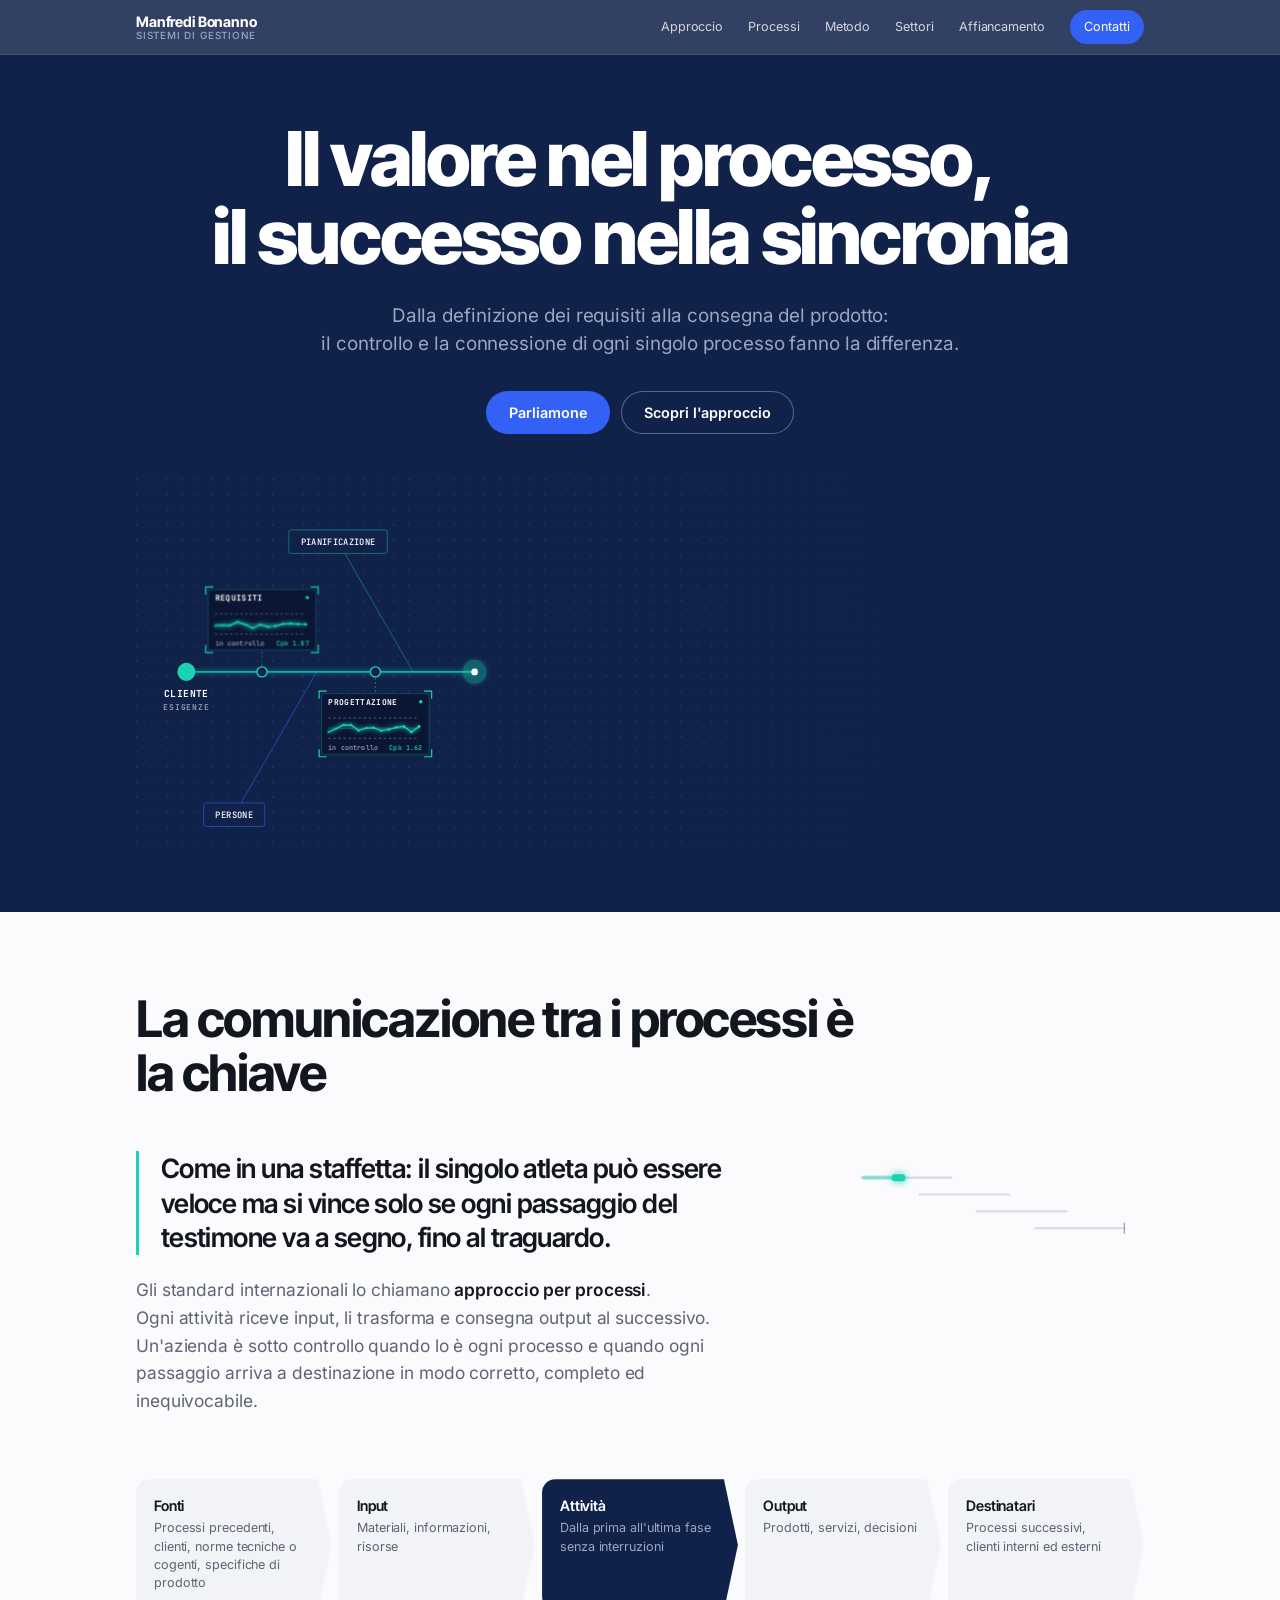
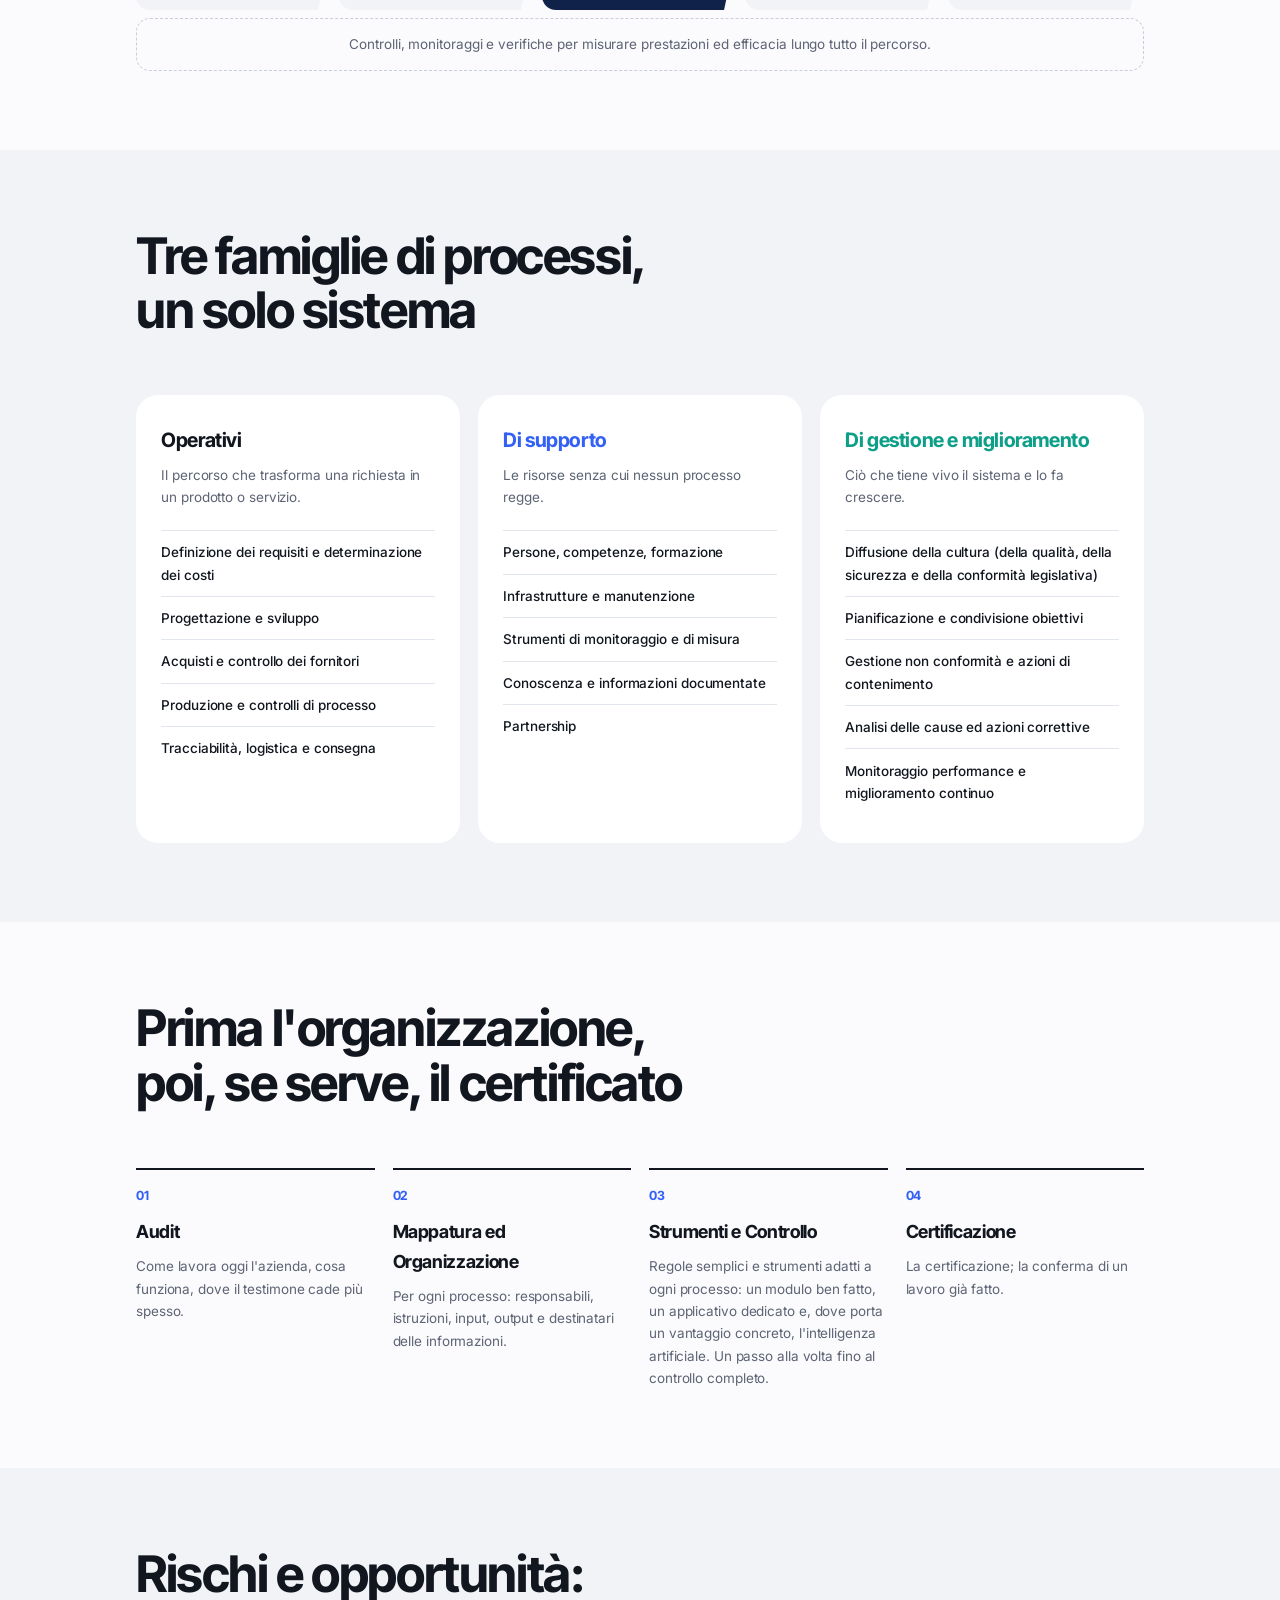
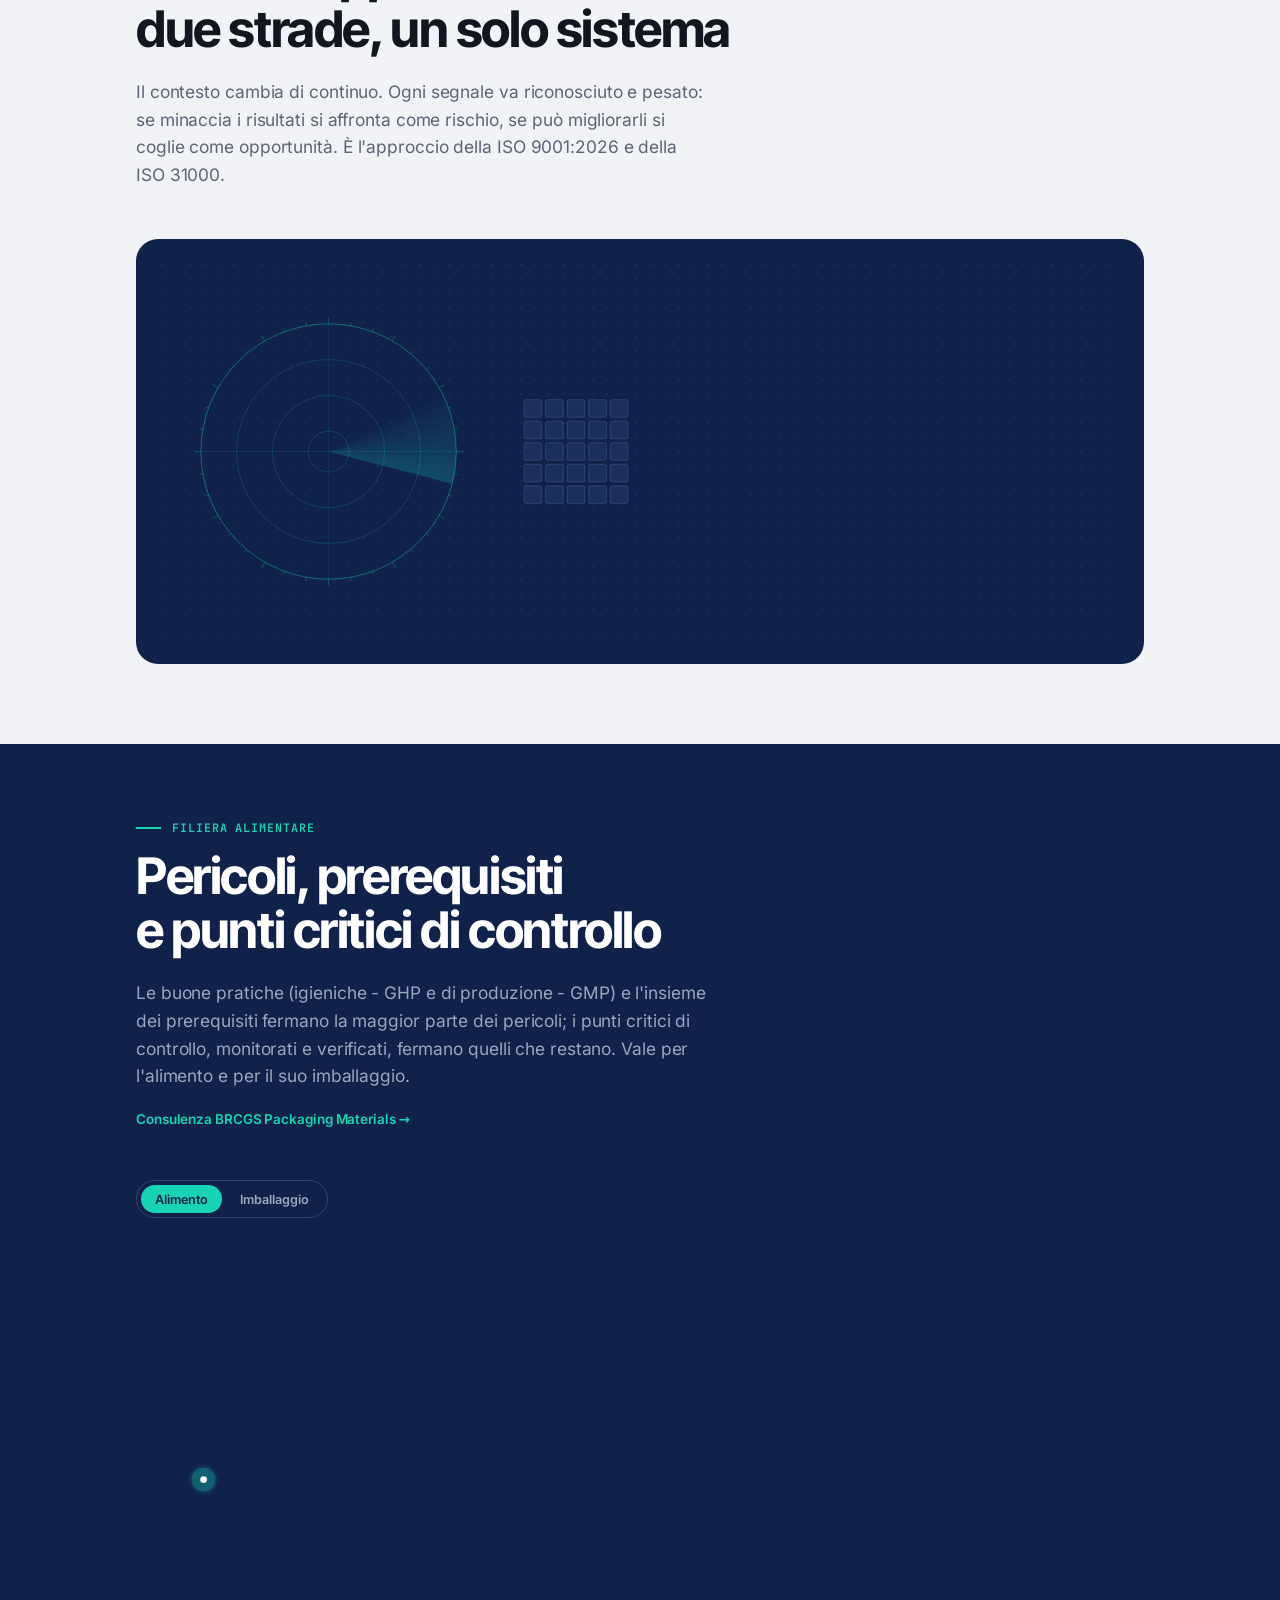
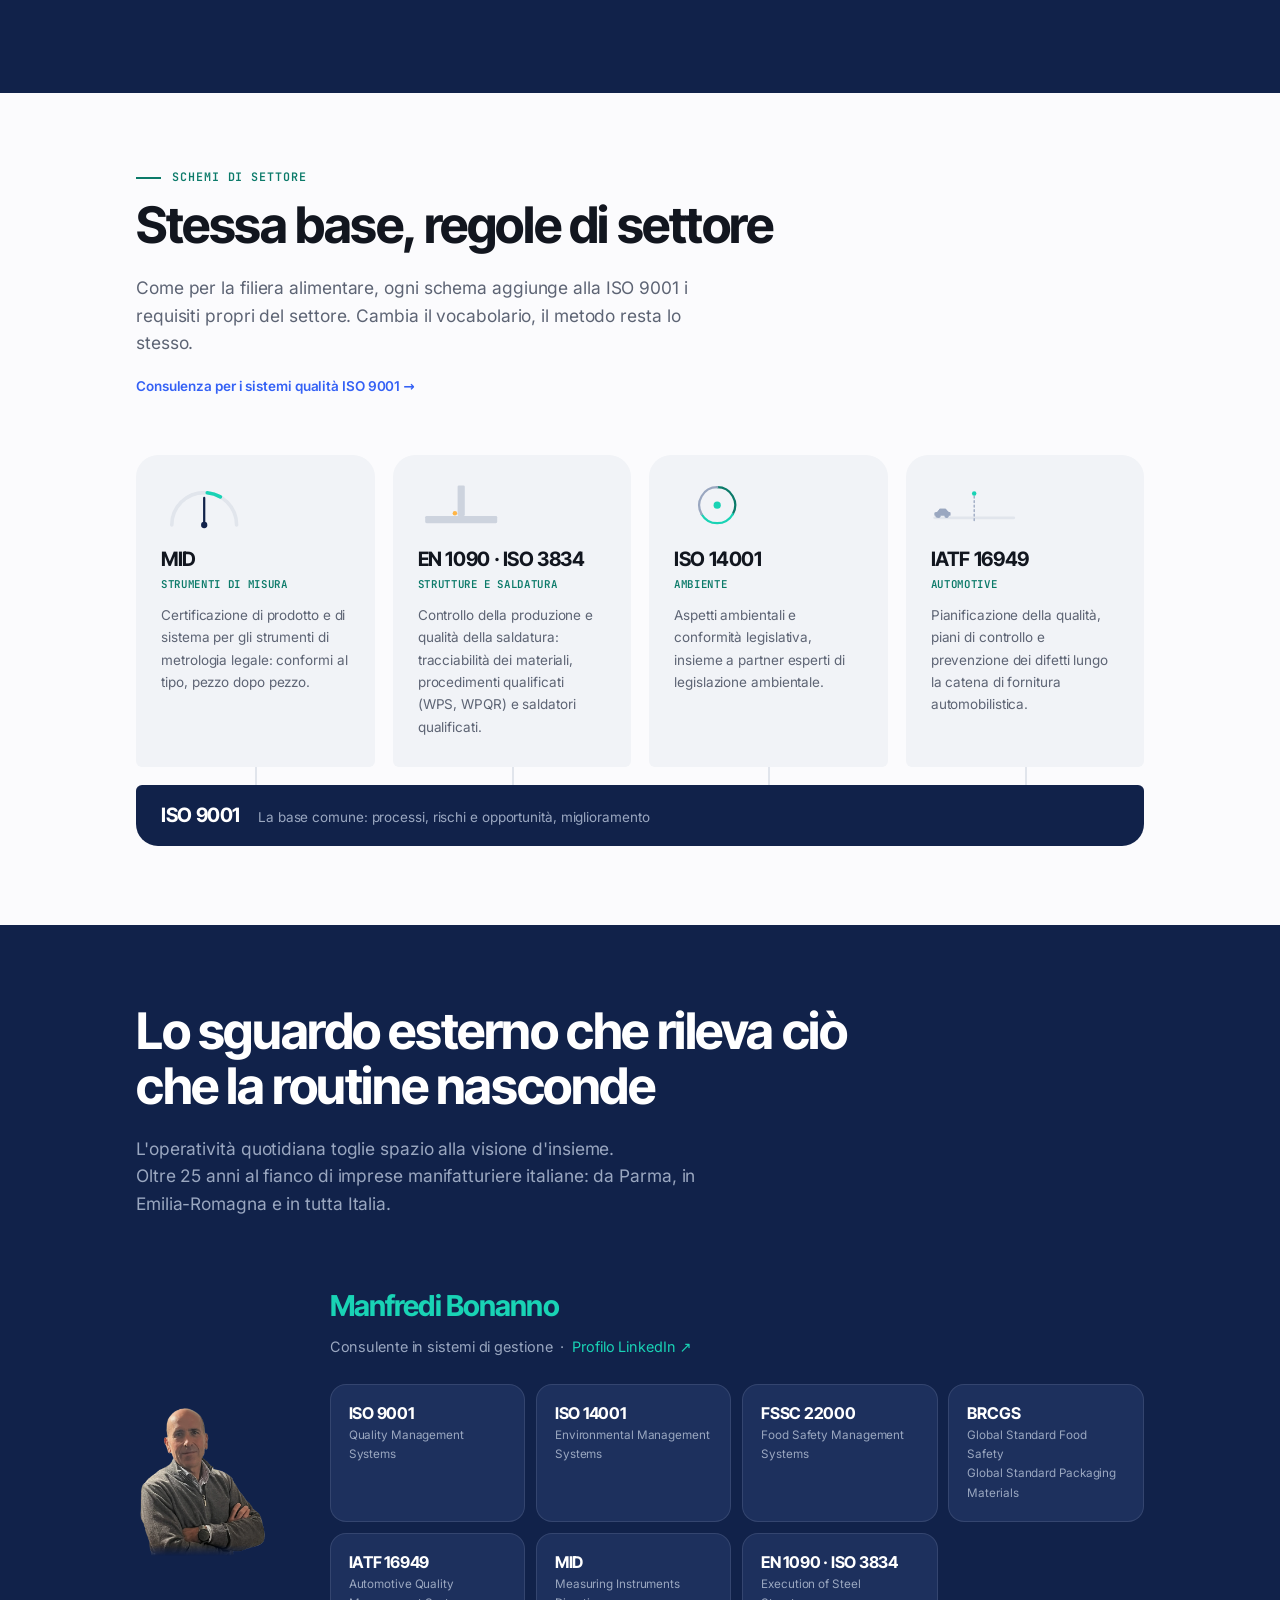
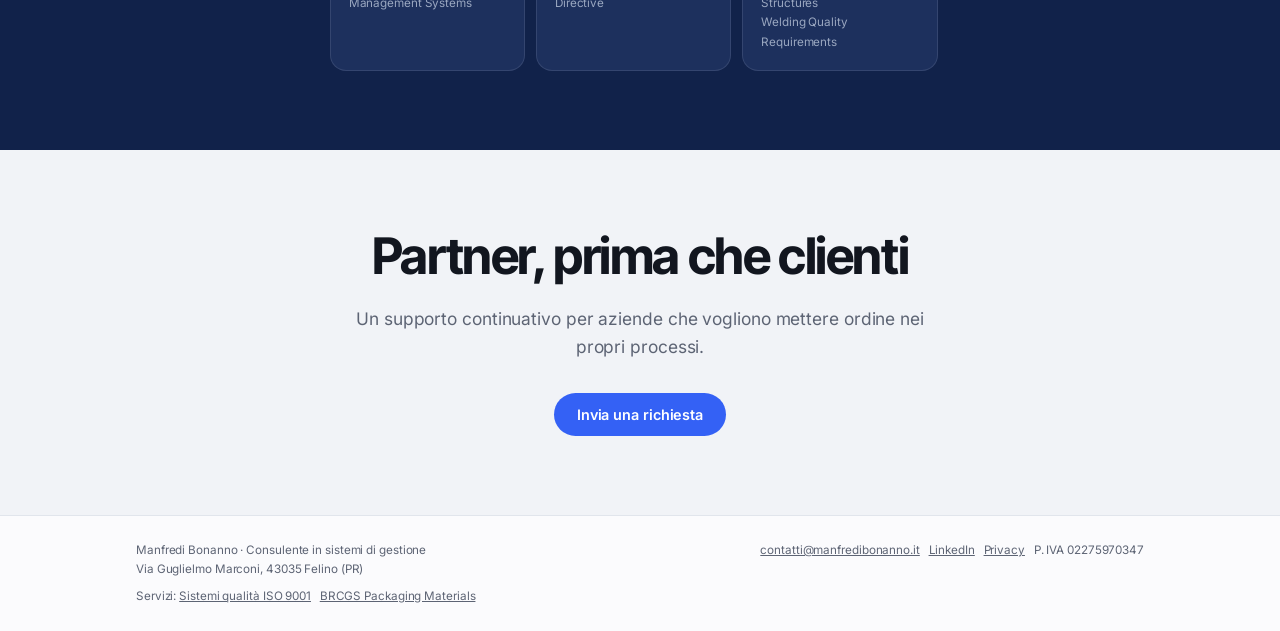
==== commit ccce9366: "Pubblicazione del sito" ====
--- a/index.html
+++ b/index.html
@@ -3,8 +3,8 @@
 <head>
   <meta charset="utf-8">
   <meta name="viewport" content="width=device-width, initial-scale=1">
-  <title>Manfredi Bonanno | Sistemi di Gestione</title>
-  <meta name="description" content="Manfredi Bonanno, consulente in sistemi di gestione: affiancamento alle aziende nel controllo dei processi, dai requisiti del cliente alla consegna. ISO 9001, ISO 14001, FSSC 22000, BRCGS, IATF 16949, EN 1090.">
+  <title>Manfredi Bonanno | Consulente ISO 9001, BRCGS e sistemi di gestione a Parma</title>
+  <meta name="description" content="Manfredi Bonanno, consulente in sistemi di gestione: affiancamento alle aziende nel controllo dei processi, dai requisiti del cliente alla consegna. Certificazione ISO 9001, ISO 14001, FSSC 22000, BRCGS Food e Packaging, IATF 16949, EN 1090. Da Parma, in Emilia-Romagna e in tutta Italia.">
   <link rel="canonical" href="https://manfredibonanno.it/">
   <meta name="theme-color" content="#11224a">
 
@@ -34,7 +34,7 @@
         "jobTitle": "Consulente in sistemi di gestione",
         "description": "Management consultant: affianca le aziende nel controllo dei processi e nei sistemi di gestione per qualità, ambiente e sicurezza alimentare.",
         "url": "https://manfredibonanno.it/",
-        "image": "https://manfredibonanno.it/img/ritratto-m5.webp",
+        "image": "https://manfredibonanno.it/img/ritratto-m7.webp",
         "email": "mailto:contatti@manfredibonanno.it",
         "sameAs": ["https://www.linkedin.com/in/manfredi-bonanno-01285537/"],
         "address": { "@type": "PostalAddress", "addressLocality": "Felino", "addressRegion": "PR", "postalCode": "43035", "addressCountry": "IT" },
@@ -50,7 +50,19 @@
         "vatID": "IT02275970347",
         "founder": { "@id": "https://manfredibonanno.it/#persona" },
         "address": { "@type": "PostalAddress", "addressLocality": "Felino", "addressRegion": "PR", "postalCode": "43035", "addressCountry": "IT" },
-        "areaServed": { "@type": "Country", "name": "Italia" },
+        "areaServed": [
+          { "@type": "AdministrativeArea", "name": "Emilia-Romagna" },
+          { "@type": "AdministrativeArea", "name": "Lombardia" },
+          { "@type": "Country", "name": "Italia" }
+        ],
+        "hasOfferCatalog": {
+          "@type": "OfferCatalog",
+          "name": "Servizi di consulenza",
+          "itemListElement": [
+            { "@type": "Offer", "itemOffered": { "@id": "https://manfredibonanno.it/certificazione-iso-9001.html#servizio" } },
+            { "@type": "Offer", "itemOffered": { "@id": "https://manfredibonanno.it/brcgs-packaging.html#servizio" } }
+          ]
+        },
         "serviceType": ["Consulenza sistemi di gestione", "Audit", "Mappatura e organizzazione dei processi", "Accompagnamento alla certificazione"]
       },
       {
@@ -217,6 +229,7 @@
       <p class="kicker">Filiera alimentare</p>
       <h2 class="display">Pericoli, prerequisiti<br>e punti critici di controllo</h2>
       <p class="lead">Le buone pratiche (igieniche - GHP e di produzione - GMP) e l'insieme dei prerequisiti fermano la maggior parte dei pericoli; i punti critici di controllo, monitorati e verificati, fermano quelli che restano. Vale per l'alimento e per il suo imballaggio.</p>
+      <p class="more"><a href="brcgs-packaging.html">Consulenza BRCGS Packaging Materials <span aria-hidden="true">→</span></a></p>
       <figure class="haccp">
         <div class="haccp__switch" role="group" aria-label="Contesto">
           <button type="button" data-mode="food" aria-pressed="true">Alimento</button>
@@ -233,6 +246,7 @@
       <p class="kicker kicker--ink">Schemi di settore</p>
       <h2 class="display">Stessa base, regole di settore</h2>
       <p class="lead">Come per la filiera alimentare, ogni schema aggiunge alla ISO&nbsp;9001 i requisiti propri del settore. Cambia il vocabolario, il metodo resta lo stesso.</p>
+      <p class="more"><a href="certificazione-iso-9001.html">Consulenza per i sistemi qualità ISO 9001 <span aria-hidden="true">→</span></a></p>
 
       <div class="layers">
         <ul class="layers__list">
@@ -301,11 +315,11 @@
   <section class="section section--night" id="ruolo">
     <div class="wrap">
       <h2 class="display">Lo sguardo esterno che rileva ciò che la routine nasconde</h2>
-      <p class="lead">L'operatività quotidiana toglie spazio alla visione d'insieme.<br> Oltre 25 anni al fianco di imprese manifatturiere italiane.</p>
+      <p class="lead">L'operatività quotidiana toglie spazio alla visione d'insieme.<br> Oltre 25 anni al fianco di imprese manifatturiere italiane: da Parma, in Emilia-Romagna e in tutta Italia.</p>
 
       <div class="profile">
         <div class="profile__photo">
-          <img src="img/ritratto-m5.webp" width="480" height="720" alt="Ritratto di Manfredi Bonanno" loading="lazy">
+          <img src="img/ritratto-m7.webp" width="888" height="1094" alt="Ritratto di Manfredi Bonanno" loading="lazy">
         </div>
         <div class="profile__body">
           <h3 class="profile__name">Manfredi Bonanno</h3>
@@ -341,6 +355,7 @@
   <div class="wrap foot__inner">
     <span>Manfredi Bonanno · Consulente in sistemi di gestione<br>Via Guglielmo Marconi, 43035 Felino (PR)</span>
     <span><a href="mailto:contatti@manfredibonanno.it">contatti@manfredibonanno.it</a> &nbsp; <a href="https://www.linkedin.com/in/manfredi-bonanno-01285537/" target="_blank" rel="noopener">LinkedIn</a> &nbsp; <a href="privacy.html">Privacy</a> &nbsp; P. IVA 02275970347</span>
+    <span class="foot__services">Servizi: <a href="certificazione-iso-9001.html">Sistemi qualità ISO 9001</a> &nbsp; <a href="brcgs-packaging.html">BRCGS Packaging Materials</a></span>
   </div>
 </footer>
 
@@ -348,5 +363,6 @@
 <script src="relay.js"></script>
 <script src="haccp.js"></script>
 <script src="iso.js"></script>
+<script src="tour.js"></script>
 </body>
 </html>
--- a/styles.css
+++ b/styles.css
@@ -161,7 +161,7 @@
 .hero {
   background: var(--night);
   color: #fff;
-  padding: clamp(3.5rem, 9vw, 7rem) 0 clamp(2.5rem, 5vw, 4rem);
+  padding: clamp(3rem, 6vw, 4.5rem) 0 clamp(2.5rem, 5vw, 4rem);
   overflow: hidden;
 }
 .hero__text { text-align: center; }
@@ -187,7 +187,7 @@
 }
 
 /* Mappa dei processi a lisca di pesce (disegnata da map.js) */
-.map { margin-top: clamp(3rem, 7vw, 5rem); }
+.map { margin-top: clamp(2rem, 4vw, 3rem); }
 .map__svg { display: block; width: 100%; height: auto; overflow: visible; }
 .map .wire { fill: none; stroke: rgba(154, 167, 192, 0.35); stroke-width: 1.5; }
 .map .wire--main { stroke: rgba(255, 255, 255, 0.55); stroke-width: 2; }
@@ -477,7 +477,7 @@
 /* Ritratto scontornato a mezzo busto, senza cornice: si fonde con lo sfondo della sezione */
 .profile__photo {
   position: relative;
-  aspect-ratio: 2 / 3;
+  aspect-ratio: 888 / 1094;   /* proporzioni di img/ritratto-m7.webp */
   display: grid;
   place-items: center;
 }
@@ -1043,3 +1043,75 @@
 @media (max-width: 680px) {
   .layers__list { grid-template-columns: 1fr; }
 }
+
+/* Visita guidata (tour.js): indicatore in basso con avanzamento e pulsante per fermarla */
+.tour {
+  position: fixed;
+  left: 50%;
+  bottom: max(1rem, env(safe-area-inset-bottom));
+  z-index: 60;
+  display: flex;
+  align-items: center;
+  gap: 0.9rem;
+  max-width: calc(100vw - 2rem);
+  padding: 0.55rem 0.6rem 0.55rem 1.1rem;
+  border-radius: 999px;
+  background: rgba(17, 34, 74, 0.94);
+  box-shadow: 0 0 0 1px rgba(25, 211, 181, 0.35), 0 10px 30px rgba(0, 0, 0, 0.3);
+  color: #fff;
+  font-size: 0.85rem;
+  overflow: hidden;
+  opacity: 0;
+  transform: translate(-50%, 1rem);
+  transition: opacity .4s var(--ease-out), transform .4s var(--ease-out);
+}
+.tour.is-on { opacity: 1; transform: translate(-50%, 0); }
+.tour__label { white-space: nowrap; overflow: hidden; text-overflow: ellipsis; }
+.tour__step { color: var(--night-muted); }
+.tour__stop {
+  flex: none;
+  font: inherit;
+  font-weight: 600;
+  color: #fff;
+  background: rgba(255, 255, 255, 0.1);
+  border: 0;
+  border-radius: 999px;
+  padding: 0.35rem 0.85rem;
+  cursor: pointer;
+}
+.tour__stop:hover { background: rgba(255, 255, 255, 0.2); }
+.tour__progress { position: absolute; left: 0; right: 0; bottom: 0; height: 2px; }
+.tour__progress span {
+  display: block;
+  height: 100%;
+  background: var(--teal);
+  transform: scaleX(0);
+  transform-origin: left;
+  transition: transform .1s linear;
+}
+
+/* Pagine di servizio (certificazione-iso-9001.html, brcgs-packaging.html):
+   apertura scura con titolo, poi testo in colonna stretta, domande frequenti e contatti */
+.service-head .display { max-width: 24ch; font-size: clamp(2rem, 4.2vw, 3.1rem); }
+.service-head .lead { max-width: 44rem; }
+.service-head__actions { margin-top: 2rem; }
+
+.article { max-width: 46rem; }
+.article h2 { font-size: clamp(1.4rem, 2.4vw, 1.75rem); letter-spacing: -0.02em; line-height: 1.2; margin-top: 3rem; }
+.article h2:first-child { margin-top: 0; }
+.article p, .article li { margin-top: 0.85rem; color: var(--muted); text-align: justify; hyphens: auto; -webkit-hyphens: auto; }
+.article ul, .article ol { margin: 0; padding-left: 1.3rem; }
+.article strong { color: var(--ink); font-weight: 600; }
+.article a { color: var(--blue-ink); text-underline-offset: 0.15em; }
+.article a:hover { color: var(--blue-ink-hover); }
+.faq h3 { font-size: 1.0625rem; font-weight: 700; margin-top: 1.75rem; padding-top: 1.25rem; border-top: 1px solid var(--line); }
+.article__more { margin-top: 3rem; padding-top: 1.25rem; border-top: 2px solid var(--ink); font-size: 0.9375rem; }
+
+/* Rimando dalla home alle pagine di servizio, sotto il testo di una sezione */
+.more { margin-top: 1.25rem; font-size: 0.9375rem; font-weight: 600; }
+.more a { color: var(--blue-ink); text-decoration: none; }
+.more a:hover { text-decoration: underline; }
+.section--night .more a { color: var(--teal); }
+
+/* Riga dei servizi nel piede: occupa tutta la larghezza, sotto le altre due */
+.foot__services { flex-basis: 100%; }
